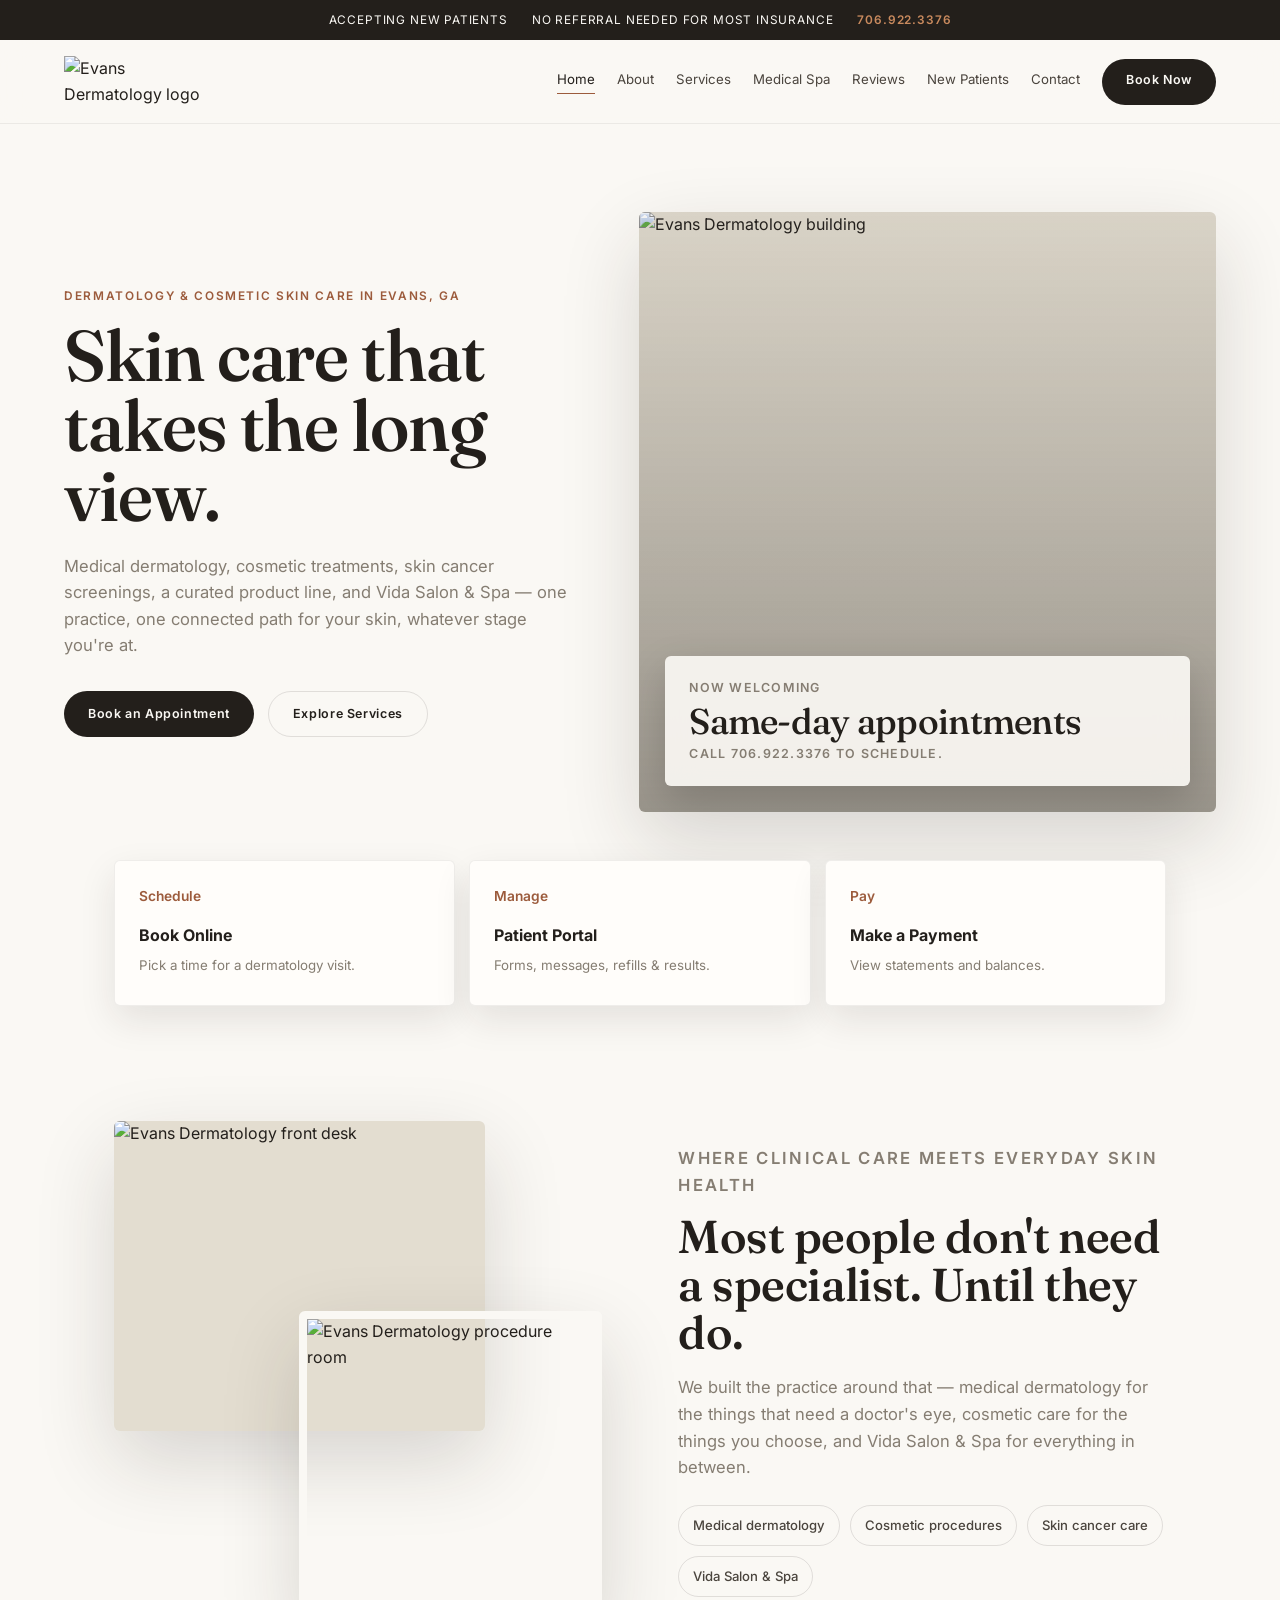
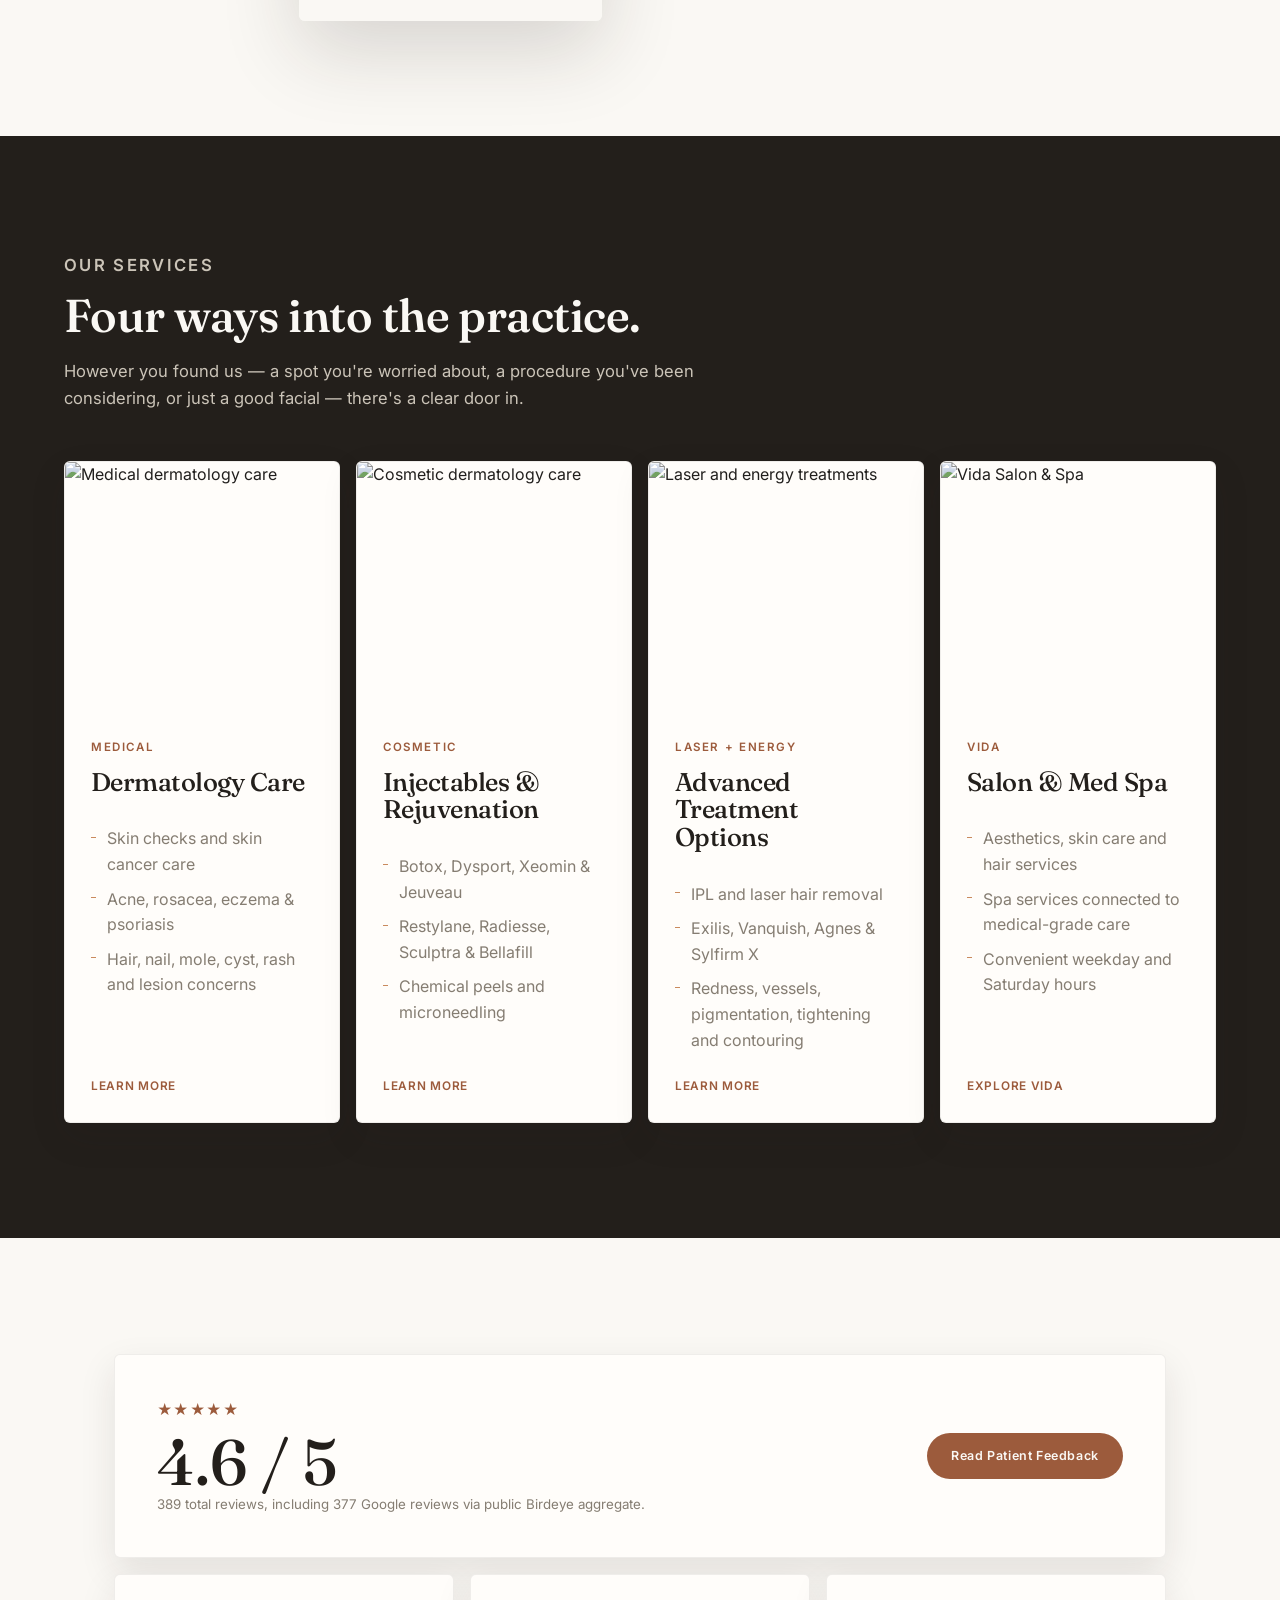
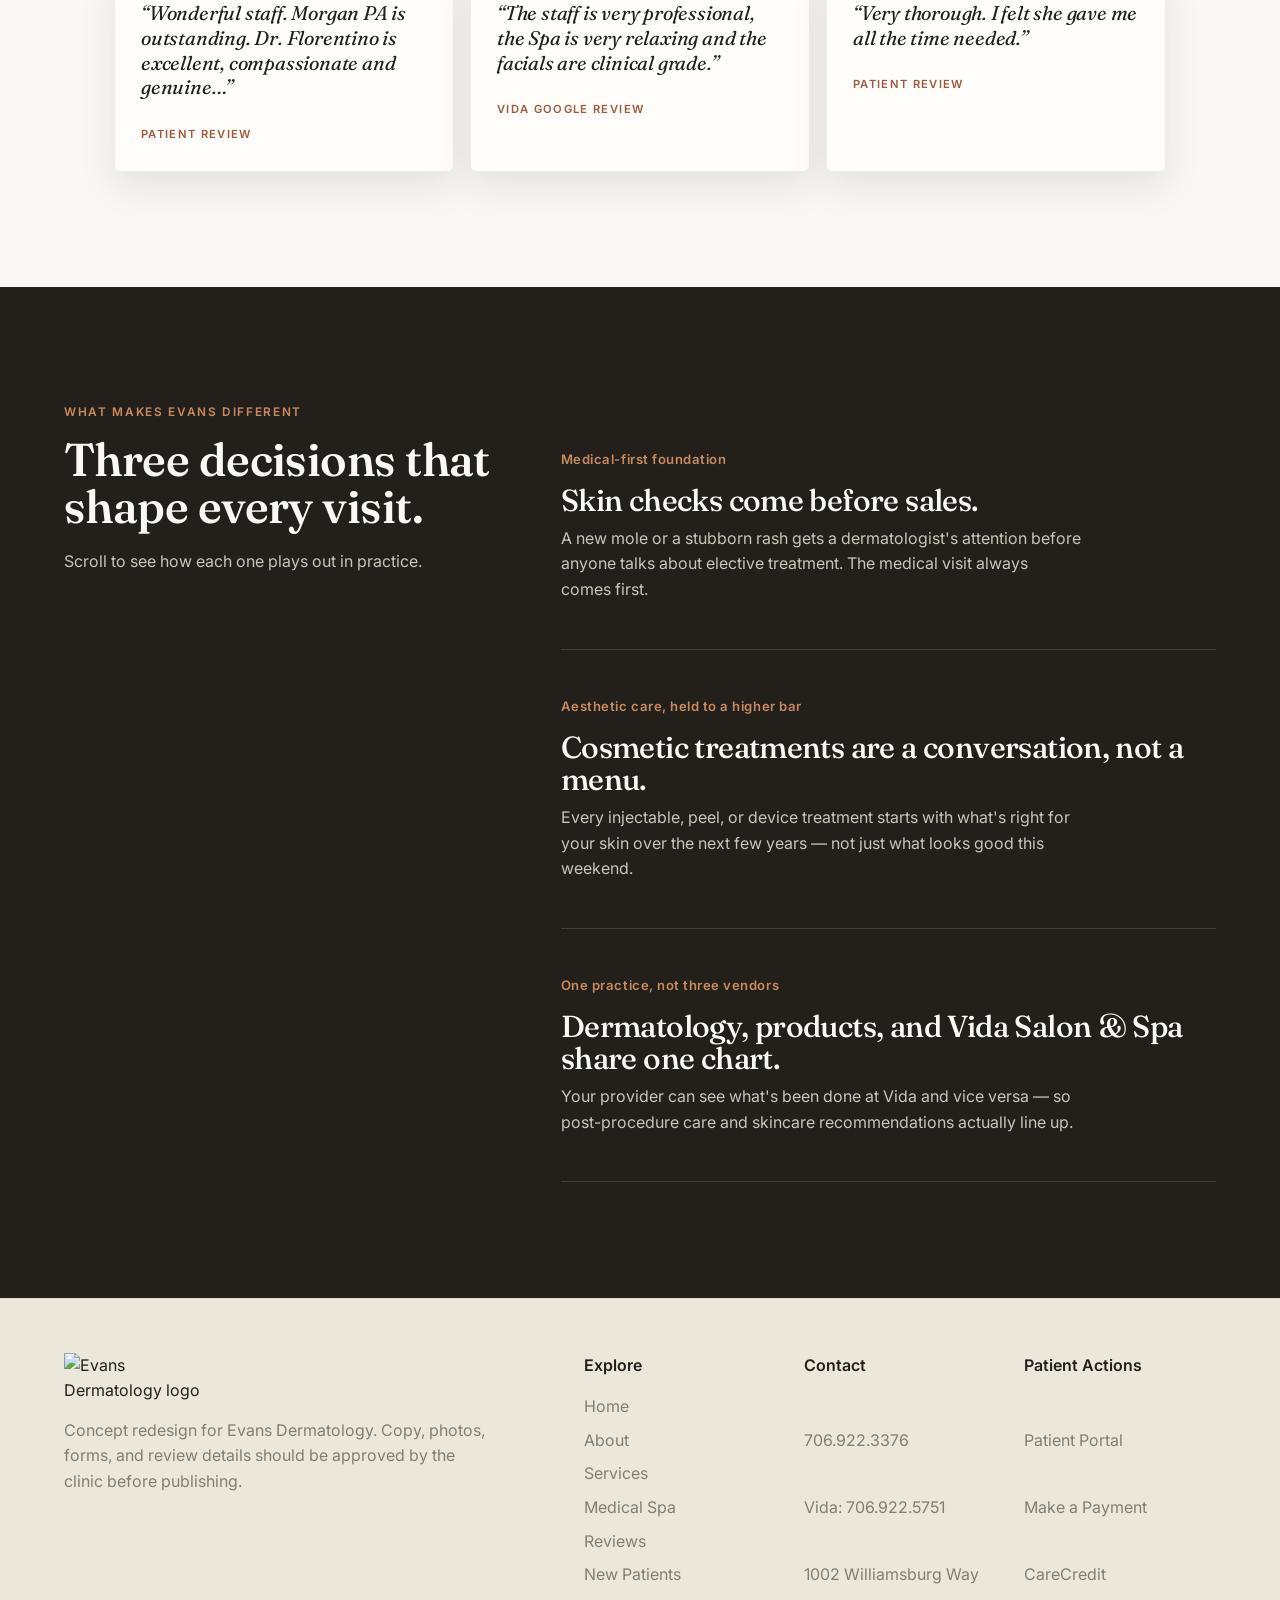
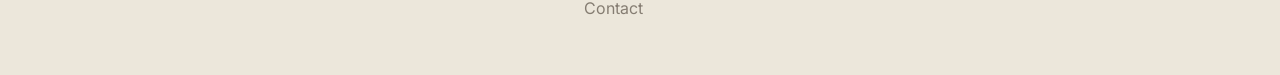
==== index.html @ fba4d965 "Add files via upload" ====
<!DOCTYPE html>
<html lang="en">
<head>
  <meta charset="UTF-8" />
  <meta name="viewport" content="width=device-width, initial-scale=1.0" />
  <title>Evans Dermatology — Modern Dermatology & Cosmetic Skin Care</title>
  <meta name="description" content="Multi-page Revive-inspired redesign concept for Evans Dermatology." />
  <link rel="stylesheet" href="styles.css" />
</head>
<body>

  <div class="scroll-progress" data-scroll-progress></div>
  <div class="announcement" role="banner">
    <span>Accepting new patients</span>
    <span>No referral needed for most insurance</span>
    <a href="tel:7069223376">706.922.3376</a>
  </div>
  <header class="site-header" data-header>
    <a class="brand" href="index.html" aria-label="Evans Dermatology home"><img src="https://static.wixstatic.com/media/f6a528_c28eb87c366d4b8dbac00cb0cf467500.png/v1/fill/w_292%2Ch_115%2Cal_c%2Cq_85%2Cusm_0.66_1.00_0.01%2Cenc_avif%2Cquality_auto/f6a528_c28eb87c366d4b8dbac00cb0cf467500.png" alt="Evans Dermatology logo" /></a>
    <button class="menu-toggle" aria-label="Open menu" aria-expanded="false" data-menu-toggle><span></span><span></span></button>
    <nav class="main-nav" data-nav>
      <a class="active" href="index.html">Home</a><a class="" href="about.html">About</a><a class="" href="services.html">Services</a><a class="" href="medical-spa.html">Medical Spa</a><a class="" href="reviews.html">Reviews</a><a class="" href="new-patients.html">New Patients</a><a class="" href="contact.html">Contact</a>
      <a class="nav-cta" href="https://www.evansderm.net/book-now" target="_blank" rel="noopener">Book Now</a>
    </nav>
  </header>
  <main>

    <section class="hero page-hero">
      <div class="hero-copy reveal">
        <p class="eyebrow">Dermatology & cosmetic skin care in Evans, GA</p>
        <h1>Skin care that takes the long view.</h1>
        <p class="hero-text">Medical dermatology, cosmetic treatments, skin cancer screenings, a curated product line, and Vida Salon & Spa — one practice, one connected path for your skin, whatever stage you're at.</p>
        <div class="hero-actions">
          <a class="button primary" href="https://www.evansderm.net/book-now" target="_blank" rel="noopener">Book an Appointment</a>
          <a class="button ghost" href="services.html">Explore Services</a>
        </div>
      </div>
      <div class="hero-media reveal delay-1" data-hero-media>
        <img src="https://static.wixstatic.com/media/f6a528_dc98c5ca293f4477b08349bd64e61f09~mv2_d_1936_1296_s_2.jpg/v1/fill/w_1201%2Ch_665%2Cal_c%2Cq_85%2Cusm_0.66_1.00_0.01%2Cenc_avif%2Cquality_auto/DSC_0079_JPG.jpg" alt="Evans Dermatology building" />
        <div class="hero-card glass-card">
          <span>Now welcoming</span>
          <strong>Same-day appointments</strong>
          <small>Call 706.922.3376 to schedule.</small>
        </div>
      </div>
    </section>
    <section class="quick-links reveal" aria-label="Important patient actions">
      <a href="https://www.evansderm.net/book-now" target="_blank" rel="noopener"><span>Schedule</span><strong>Book Online</strong><small>Pick a time for a dermatology visit.</small></a>
      <a href="https://evansderm.ema.md/ema/PatientLogin.action" target="_blank" rel="noopener"><span>Manage</span><strong>Patient Portal</strong><small>Forms, messages, refills & results.</small></a>
      <a href="https://evansderm.ema.md/ema/pay/onlinepay" target="_blank" rel="noopener"><span>Pay</span><strong>Make a Payment</strong><small>View statements and balances.</small></a>
    </section>
    <section class="intro section-pad split-section">
      <div class="image-stack reveal"><img class="stack-main" src="https://static.wixstatic.com/media/f6a528_59bfb555311f4c16b3e5806c373fa289.jpg/v1/fill/w_465%2Ch_180%2Cal_c%2Cq_80%2Cusm_0.66_1.00_0.01%2Cenc_avif%2Cquality_auto/f6a528_59bfb555311f4c16b3e5806c373fa289.jpg" alt="Evans Dermatology front desk" /><img class="stack-float" src="https://static.wixstatic.com/media/f6a528_d8bbc8dc134e45918c9cc468a7166a70.jpg/v1/fill/w_489%2Ch_350%2Cal_c%2Cq_80%2Cusm_0.66_1.00_0.01%2Cenc_avif%2Cquality_auto/f6a528_d8bbc8dc134e45918c9cc468a7166a70.jpg" alt="Evans Dermatology procedure room" /></div>
      <div class="section-copy reveal delay-1">
        <p class="eyebrow">Where clinical care meets everyday skin health</p>
        <h2>Most people don't need a specialist. Until they do.</h2>
        <p>We built the practice around that — medical dermatology for the things that need a doctor's eye, cosmetic care for the things you choose, and Vida Salon & Spa for everything in between.</p>
        <div class="pill-row"><span>Medical dermatology</span><span>Cosmetic procedures</span><span>Skin cancer care</span><span>Vida Salon & Spa</span></div>
      </div>
    </section>
    <section class="section-pad dark-section">
      <div class="section-heading reveal"><p class="eyebrow">Our services</p><h2>Four ways into the practice.</h2><p>However you found us — a spot you're worried about, a procedure you've been considering, or just a good facial — there's a clear door in.</p></div>
      <div class="service-grid cards-4">
        <article class="service-card reveal"><img src="https://static.wixstatic.com/media/f6a528_f318254338144af1b03351aa6bdcd1e6.jpg/v1/fill/w_465%2Ch_155%2Cal_c%2Cq_80%2Cusm_0.66_1.00_0.01%2Cenc_avif%2Cquality_auto/f6a528_f318254338144af1b03351aa6bdcd1e6.jpg" alt="Medical dermatology care" /><div class="service-content"><p>Medical</p><h3>Dermatology Care</h3><ul><li>Skin checks and skin cancer care</li><li>Acne, rosacea, eczema & psoriasis</li><li>Hair, nail, mole, cyst, rash and lesion concerns</li></ul><a href="services.html#medical">Learn more</a></div></article>
        <article class="service-card reveal delay-1"><img src="https://static.wixstatic.com/media/f6a528_d5fe860d2d014bd8980a5f8aad803a7c.jpg/v1/fill/w_236%2Ch_180%2Cal_c%2Cq_80%2Cusm_0.66_1.00_0.01%2Cenc_avif%2Cquality_auto/f6a528_d5fe860d2d014bd8980a5f8aad803a7c.jpg" alt="Cosmetic dermatology care" /><div class="service-content"><p>Cosmetic</p><h3>Injectables & Rejuvenation</h3><ul><li>Botox, Dysport, Xeomin & Jeuveau</li><li>Restylane, Radiesse, Sculptra & Bellafill</li><li>Chemical peels and microneedling</li></ul><a href="services.html#cosmetic">Learn more</a></div></article>
        <article class="service-card reveal delay-2"><img src="https://static.wixstatic.com/media/f6a528_d8bbc8dc134e45918c9cc468a7166a70.jpg/v1/fill/w_489%2Ch_350%2Cal_c%2Cq_80%2Cusm_0.66_1.00_0.01%2Cenc_avif%2Cquality_auto/f6a528_d8bbc8dc134e45918c9cc468a7166a70.jpg" alt="Laser and energy treatments" /><div class="service-content"><p>Laser + Energy</p><h3>Advanced Treatment Options</h3><ul><li>IPL and laser hair removal</li><li>Exilis, Vanquish, Agnes & Sylfirm X</li><li>Redness, vessels, pigmentation, tightening and contouring</li></ul><a href="services.html#laser">Learn more</a></div></article>
        <article class="service-card reveal delay-3"><img src="https://static.wixstatic.com/media/f6a528_df0fb213765f4fc7b9c07e6b6c5c2f8a~mv2.png/v1/fill/w_240%2Ch_180%2Cal_c%2Cq_85%2Cusm_0.66_1.00_0.01%2Cenc_avif%2Cquality_auto/med%20spa%20pano_edited.png" alt="Vida Salon & Spa" /><div class="service-content"><p>Vida</p><h3>Salon & Med Spa</h3><ul><li>Aesthetics, skin care and hair services</li><li>Spa services connected to medical-grade care</li><li>Convenient weekday and Saturday hours</li></ul><a href="medical-spa.html">Explore Vida</a></div></article>
      </div>
    </section>
    <section class="reviews-strip section-pad">
      <div class="rating-panel reveal">
        <div><span class="stars">★★★★★</span><strong>4.6 / 5</strong><small>389 total reviews, including 377 Google reviews via public Birdeye aggregate.</small></div>
        <a class="button secondary" href="reviews.html">Read Patient Feedback</a>
      </div>
      <div class="review-mini-grid">
        <article class="quote-card reveal delay-1"><p>“Wonderful staff. Morgan PA is outstanding. Dr. Florentino is excellent, compassionate and genuine…”</p><span>Patient review</span></article>
        <article class="quote-card reveal delay-2"><p>“The staff is very professional, the Spa is very relaxing and the facials are clinical grade.”</p><span>Vida Google review</span></article>
        <article class="quote-card reveal delay-3"><p>“Very thorough. I felt she gave me all the time needed.”</p><span>Patient review</span></article>
      </div>
    </section>
    <section class="difference section-pad dark-section">
      <div class="difference-sticky">
        <div class="difference-sticky-head reveal">
          <p class="eyebrow">What makes Evans different</p>
          <h2>Three decisions that shape every visit.</h2>
          <p style="color:#cbc4b8;max-width:380px">Scroll to see how each one plays out in practice.</p>
        </div>
        <div class="difference-list">
          <div class="difference-item is-active" data-diff-item>
            <span>Medical-first foundation</span>
            <h3>Skin checks come before sales.</h3>
            <p>A new mole or a stubborn rash gets a dermatologist's attention before anyone talks about elective treatment. The medical visit always comes first.</p>
          </div>
          <div class="difference-item" data-diff-item>
            <span>Aesthetic care, held to a higher bar</span>
            <h3>Cosmetic treatments are a conversation, not a menu.</h3>
            <p>Every injectable, peel, or device treatment starts with what's right for your skin over the next few years — not just what looks good this weekend.</p>
          </div>
          <div class="difference-item" data-diff-item>
            <span>One practice, not three vendors</span>
            <h3>Dermatology, products, and Vida Salon & Spa share one chart.</h3>
            <p>Your provider can see what's been done at Vida and vice versa — so post-procedure care and skincare recommendations actually line up.</p>
          </div>
        </div>
      </div>
    </section>

  </main>

  <footer class="footer">
    <div class="footer-brand">
      <img src="https://static.wixstatic.com/media/f6a528_c28eb87c366d4b8dbac00cb0cf467500.png/v1/fill/w_292%2Ch_115%2Cal_c%2Cq_85%2Cusm_0.66_1.00_0.01%2Cenc_avif%2Cquality_auto/f6a528_c28eb87c366d4b8dbac00cb0cf467500.png" alt="Evans Dermatology logo" />
      <p>Concept redesign for Evans Dermatology. Copy, photos, forms, and review details should be approved by the clinic before publishing.</p>
    </div>
    <div class="footer-cols">
      <nav>
        <strong>Explore</strong>
        <a href="index.html">Home</a><a href="about.html">About</a><a href="services.html">Services</a><a href="medical-spa.html">Medical Spa</a><a href="reviews.html">Reviews</a><a href="new-patients.html">New Patients</a><a href="contact.html">Contact</a>
      </nav>
      <div>
        <strong>Contact</strong>
        <a href="tel:7069223376">706.922.3376</a>
        <a href="tel:7069225751">Vida: 706.922.5751</a>
        <a href="contact.html">1002 Williamsburg Way</a>
      </div>
      <div>
        <strong>Patient Actions</strong>
        <a href="https://evansderm.ema.md/ema/PatientLogin.action" target="_blank" rel="noopener">Patient Portal</a>
        <a href="https://evansderm.ema.md/ema/pay/onlinepay" target="_blank" rel="noopener">Make a Payment</a>
        <a href="https://www.carecredit.com/" target="_blank" rel="noopener">CareCredit</a>
      </div>
    </div>
  </footer>
  <div class="newsletter-modal" data-newsletter aria-hidden="true">
    <div class="newsletter-backdrop" data-newsletter-close></div>
    <section class="newsletter-card" role="dialog" aria-modal="true" aria-labelledby="newsletter-title">
      <button class="modal-close" aria-label="Close newsletter popup" data-newsletter-close>×</button>
      <p class="eyebrow">Skin health updates</p>
      <h2 id="newsletter-title">Get seasonal skin care tips, product updates, and clinic news.</h2>
      <p>Use this pop-up for sunscreen reminders, cosmetic event announcements, med spa specials, or new patient education. This demo stores signups locally only.</p>
      <form class="newsletter-form" data-newsletter-form>
        <label><span>Name</span><input type="text" name="name" placeholder="Jane Smith" /></label>
        <label><span>Email</span><input type="email" name="email" placeholder="you@example.com" required /></label>
        <button class="button primary" type="submit">Subscribe</button>
        <small>Placeholder only. Connect this to Mailchimp, Klaviyo, HubSpot, Constant Contact, Squarespace/Wix Forms, or a HIPAA-reviewed CRM before launch.</small>
      </form>
      <div class="newsletter-success" data-newsletter-success hidden>
        <strong>Thanks — you’re on the list.</strong>
        <span>This is demo behavior; no email was actually submitted.</span>
      </div>
    </section>
  </div>

  <script src="app.js"></script>
</body>
</html>
---- styles.css ----
@import url('https://fonts.googleapis.com/css2?family=Fraunces:ital,opsz,wght@0,9..144,380;0,9..144,440;0,9..144,560;1,9..144,440&family=Inter:wght@400;500;600;700&display=swap');

:root{
  --ink:#231f1b; --ink-soft:#4a443d; --muted:#857d72;
  --rust:#9c5b3c; --rust-deep:#7c4730; --clay:#c98a5e;
  --stone:#e3ddd0; --stone-soft:#ece7db; --cream:#faf8f4; --white:#fffdfa;
  --line:rgba(35,31,27,.12); --line-soft:rgba(35,31,27,.07);
  --shadow:0 30px 80px rgba(35,31,27,.16); --shadow-sm:0 14px 36px rgba(35,31,27,.10);
  --radius-lg:4px; --radius-md:3px; --radius-sm:2px; --max:1180px;
  --ease:cubic-bezier(.16,.84,.32,1);
}
*{box-sizing:border-box}
html{scroll-behavior:smooth}
body{
  margin:0;font-family:'Inter',ui-sans-serif,system-ui,sans-serif;color:var(--ink);
  background:var(--cream);line-height:1.6;-webkit-font-smoothing:antialiased;
}
img{max-width:100%;display:block}
a{color:inherit;text-decoration:none}
p,h1,h2,h3{margin-top:0}
::selection{background:var(--clay);color:var(--white)}

/* ===== Type ===== */
h1,h2,h3,.serif{font-family:'Fraunces',Georgia,serif}
h1{font-weight:560;font-size:clamp(2.7rem,5.6vw,5.4rem);line-height:.98;letter-spacing:-.015em;margin-bottom:22px}
h2{font-weight:560;font-size:clamp(2rem,3.6vw,3.4rem);line-height:1.04;letter-spacing:-.012em;margin-bottom:18px}
h3{font-weight:500;font-size:1.28rem;letter-spacing:-.005em;margin-bottom:10px}
.eyebrow{margin:0 0 14px;color:var(--rust);text-transform:uppercase;font-size:.74rem;letter-spacing:.14em;font-weight:600}
.hero-text,.section-heading p,.section-copy p{color:var(--muted);font-size:clamp(1rem,1.3vw,1.14rem);max-width:640px}

/* ===== Scroll progress bar ===== */
.scroll-progress{position:fixed;top:0;left:0;height:2px;background:var(--rust);z-index:200;width:0%;transition:width .08s linear}

/* ===== Announcement + header ===== */
.announcement{height:40px;display:flex;justify-content:center;gap:24px;align-items:center;background:var(--ink);color:var(--cream);font-size:.74rem;letter-spacing:.07em;text-transform:uppercase}
.announcement a{color:var(--clay);font-weight:600}
.site-header{
  position:sticky;top:0;z-index:50;height:84px;display:flex;align-items:center;justify-content:space-between;
  padding:0 clamp(20px,5vw,64px);background:rgba(250,248,244,.92);backdrop-filter:blur(16px);
  border-bottom:1px solid var(--line-soft);transition:height .25s var(--ease),box-shadow .25s var(--ease);
}
.site-header.is-scrolled{height:68px;box-shadow:0 6px 24px rgba(35,31,27,.06)}
.brand img{width:148px}
.menu-toggle{display:none;background:transparent;border:0;width:44px;height:44px;position:relative;cursor:pointer}
.menu-toggle span{position:absolute;left:10px;right:10px;height:1.5px;background:var(--ink);transition:transform .25s var(--ease),top .25s var(--ease)}
.menu-toggle span:first-child{top:16px}
.menu-toggle span:last-child{top:27px}
.menu-toggle.is-open span:first-child{top:22px;transform:rotate(45deg)}
.menu-toggle.is-open span:last-child{top:22px;transform:rotate(-45deg)}
.main-nav{display:flex;align-items:center;gap:22px;font-size:.83rem;color:var(--ink-soft)}
.main-nav a{position:relative;transition:color .2s ease;padding-bottom:4px}
.main-nav a::after{content:"";position:absolute;left:0;right:100%;bottom:0;height:1px;background:var(--rust);transition:right .25s var(--ease)}
.main-nav a:hover::after,.main-nav .active::after{right:0}
.main-nav a:hover,.main-nav .active{color:var(--ink)}
.nav-cta,.button{
  display:inline-flex;align-items:center;justify-content:center;min-height:46px;padding:0 24px;border-radius:999px;
  font-size:.78rem;letter-spacing:.05em;font-weight:600;transition:transform .25s var(--ease),background .2s ease,color .2s ease,border-color .2s ease;
  border:0;cursor:pointer;
}
.nav-cta,.button.primary{background:var(--ink);color:var(--cream)}
.nav-cta:hover,.button.primary:hover{background:var(--rust)}
.button.ghost{border:1px solid var(--line);color:var(--ink);background:transparent}
.button.ghost:hover{border-color:var(--rust);color:var(--rust)}
.button.secondary{background:var(--rust);color:var(--cream)}
.button.secondary:hover{background:var(--rust-deep)}
.nav-cta:hover,.button:hover{transform:translateY(-2px)}

/* ===== Layout helpers ===== */
.section-pad{padding:clamp(72px,9vw,120px) clamp(20px,5vw,64px)}
.split-section{max-width:var(--max);margin:0 auto;display:grid;grid-template-columns:1fr 1fr;gap:clamp(36px,6vw,84px);align-items:center}
.section-heading{max-width:var(--max);margin:0 auto 50px}
.dark-section{background:var(--ink);color:var(--cream)}
.dark-section .eyebrow{color:var(--clay)}
.dark-section .section-heading p,.dark-section p{color:#cbc4b8}
.muted-section{background:var(--stone-soft)}

/* ===== Hero with scroll-scrubbed image reveal ===== */
.hero{max-width:1320px;margin:0 auto;display:grid;grid-template-columns:minmax(0,.94fr) minmax(320px,1.06fr);gap:clamp(34px,5vw,80px);align-items:center;min-height:calc(100vh - 124px)}
.page-hero{padding-left:clamp(20px,5vw,64px);padding-right:clamp(20px,5vw,64px)}
.subpage-hero{max-width:1100px;margin:0 auto;text-align:center;padding-bottom:clamp(40px,5vw,64px)}
.subpage-hero p:not(.eyebrow){max-width:740px;margin-left:auto;margin-right:auto;color:var(--muted);font-size:1.14rem}
.hero-actions{display:flex;gap:14px;flex-wrap:wrap;margin-top:32px}

.hero-media{position:relative;min-height:600px;border-radius:6px;overflow:hidden;box-shadow:var(--shadow);background:var(--stone)}
.hero-media::after{content:"";position:absolute;inset:0;background:linear-gradient(180deg,rgba(35,31,27,.05),rgba(35,31,27,.38));pointer-events:none}
.hero-media img{width:100%;height:100%;min-height:600px;object-fit:cover;filter:saturate(.35) contrast(.92) brightness(1.04);transition:filter .15s linear;will-change:filter}
.hero-media.is-focused img{filter:saturate(1) contrast(1) brightness(1)}
.glass-card{position:absolute;left:26px;right:26px;bottom:26px;z-index:2;padding:22px 24px;border-radius:6px;background:rgba(250,248,244,.92);backdrop-filter:blur(14px);box-shadow:0 16px 40px rgba(0,0,0,.18)}
.hero-card span,.hero-card small{display:block;color:var(--muted);font-size:.78rem;text-transform:uppercase;letter-spacing:.1em;font-weight:600}
.hero-card strong{display:block;margin:6px 0 4px;font-family:'Fraunces',serif;font-weight:500;font-size:clamp(1.6rem,2.8vw,2.6rem);line-height:1;letter-spacing:-.02em}

/* ===== Quick links ===== */
.quick-links,.quick-link-grid{max-width:var(--max);margin:0 auto;display:grid;grid-template-columns:repeat(3,1fr);gap:14px}
.quick-links{margin-top:-40px;position:relative;z-index:5;padding:0 clamp(20px,5vw,64px)}
.quick-links a,.quick-link-grid a{min-height:146px;padding:24px;border-radius:6px;background:var(--white);border:1px solid var(--line-soft);box-shadow:var(--shadow-sm);transition:transform .3s var(--ease),box-shadow .3s var(--ease)}
.quick-links a:hover,.quick-link-grid a:hover{transform:translateY(-4px);box-shadow:0 24px 50px rgba(35,31,27,.14)}
.quick-links span,.quick-link-grid span{display:block;color:var(--rust);font-weight:600;margin-bottom:16px;font-size:.86rem}
.quick-links strong,.quick-links small,.quick-link-grid strong{display:block}
.quick-links small{color:var(--muted);margin-top:6px}

/* ===== Image stack ===== */
.image-stack{min-height:500px;position:relative}
.stack-main,.stack-float,.wide-photo img,.patient-panel,.contact-card{border-radius:6px;box-shadow:var(--shadow)}
.stack-main{width:76%;height:310px;object-fit:cover;background:var(--stone)}
.stack-float{position:absolute;right:0;bottom:0;width:62%;height:310px;object-fit:cover;border:8px solid var(--cream)}
.pill-row,.tag-list{display:flex;flex-wrap:wrap;gap:10px;margin-top:24px}
.pill-row span,.tag-list span{padding:9px 14px;border-radius:999px;border:1px solid var(--line);background:transparent;color:var(--ink-soft);font-weight:500;font-size:.82rem}

/* ===== Service grid (home) ===== */
.service-grid{max-width:var(--max);margin:0 auto;display:grid;grid-template-columns:repeat(4,1fr);gap:16px}
.service-card{min-height:600px;border-radius:6px;overflow:hidden;background:var(--white);color:var(--ink);display:flex;flex-direction:column;box-shadow:var(--shadow-sm);border:1px solid var(--line-soft);transition:transform .35s var(--ease),box-shadow .35s var(--ease)}
.service-card:hover{transform:translateY(-6px);box-shadow:0 28px 60px rgba(35,31,27,.18)}
.service-card img{height:250px;width:100%;object-fit:cover;filter:saturate(.55);transition:filter .4s ease}
.service-card:hover img{filter:saturate(1)}
.service-content{flex:1;padding:26px;display:flex;flex-direction:column}
.service-content p{margin:0 0 12px;color:var(--rust);font-size:.72rem;text-transform:uppercase;letter-spacing:.14em;font-weight:600}
.service-content h3{font-size:1.6rem;line-height:1.08;letter-spacing:-.02em}
.service-content ul{margin:20px 0 24px;padding-left:0;list-style:none;color:var(--muted);flex:1}
.service-content ul li{padding-left:16px;position:relative}
.service-content ul li::before{content:"";position:absolute;left:0;top:.65em;width:5px;height:1px;background:var(--clay)}
.service-content li+li{margin-top:9px}
.service-content a{font-weight:600;color:var(--rust);text-transform:uppercase;letter-spacing:.06em;font-size:.74rem}

.wide-photo img{width:100%;min-height:420px;object-fit:cover;background:var(--stone)}

/* ===== Providers ===== */
.provider-grid{max-width:var(--max);margin:0 auto;display:grid;grid-template-columns:repeat(4,1fr);gap:16px}
.provider-card{min-height:440px;display:flex;flex-direction:column;justify-content:space-between;overflow:hidden;border-radius:6px;background:var(--white);border:1px solid var(--line-soft);box-shadow:var(--shadow-sm)}
.provider-card img{width:100%;height:280px;object-fit:cover;filter:saturate(.6)}
.provider-card div{padding:20px}
.provider-card h3{margin-bottom:2px}
.provider-card p,.provider-card small{color:var(--muted)}
.provider-card.text-only{background:var(--stone-soft);justify-content:end}

/* ===== Difference section: sticky-reveal ===== */
.difference-sticky{max-width:var(--max);margin:0 auto;display:grid;grid-template-columns:.8fr 1.2fr;gap:60px}
.difference-sticky-head{position:sticky;top:140px;align-self:start;height:fit-content}
.difference-list{display:block}
.difference-item{padding:46px 0;border-bottom:1px solid rgba(250,248,244,.14);opacity:.35;transition:opacity .5s ease}
.difference-item.is-active{opacity:1}
.difference-item span{color:var(--clay);font-weight:600;font-size:.82rem;letter-spacing:.04em;display:block;margin-bottom:14px}
.difference-item h3{margin:0;font-size:1.9rem;line-height:1.06;letter-spacing:-.02em;font-weight:500}
.difference-item p{margin:10px 0 0;color:#cbc4b8;max-width:520px}

/* ===== Reviews ===== */
.reviews-strip{max-width:var(--max);margin:0 auto}
.rating-panel{display:grid;grid-template-columns:1fr auto;gap:24px;align-items:center;background:var(--white);border:1px solid var(--line-soft);border-radius:6px;box-shadow:var(--shadow-sm);padding:clamp(26px,4vw,42px)}
.rating-panel strong{display:block;font-family:'Fraunces',serif;font-weight:500;font-size:clamp(2.2rem,5vw,4.2rem);line-height:1}
.rating-panel small{display:block;color:var(--muted);max-width:600px}
.stars{display:inline-flex;color:var(--rust);letter-spacing:.1em;font-size:.92rem;margin-bottom:8px}
.review-mini-grid,.review-grid{display:grid;grid-template-columns:repeat(3,1fr);gap:16px;margin-top:16px}
.quote-card{padding:26px;border-radius:6px;background:var(--white);border:1px solid var(--line-soft);box-shadow:var(--shadow-sm)}
.quote-card p{font-family:'Fraunces',serif;font-weight:400;font-style:italic;font-size:1.24rem;line-height:1.24;letter-spacing:-.01em}
.quote-card span,.review-source{color:var(--rust);text-transform:uppercase;font-weight:600;font-size:.7rem;letter-spacing:.12em}
.quote-card strong{display:block;margin-top:18px;font-weight:500;color:var(--ink-soft)}
.review-dashboard{display:grid;grid-template-columns:180px 1fr auto;gap:30px;align-items:center;padding:32px;border-radius:6px;background:var(--white);border:1px solid var(--line-soft);box-shadow:var(--shadow-sm)}
.score-block{text-align:center;padding:20px;border-radius:6px;background:var(--stone-soft)}
.score-block strong{font-family:'Fraunces',serif;font-weight:500;font-size:4.6rem;display:block;line-height:.86}
.score-block small{color:var(--muted);text-transform:uppercase;font-weight:600;letter-spacing:.1em}

/* ===== Generic card grids ===== */
.story-grid,.feature-grid,.contact-info-grid{max-width:var(--max);margin:0 auto;display:grid;grid-template-columns:repeat(3,1fr);gap:16px}
.story-card,.feature-grid article{padding:28px;border-radius:6px;background:var(--white);border:1px solid var(--line-soft);box-shadow:var(--shadow-sm)}
.story-card span,.feature-grid span{display:block;color:var(--rust);text-transform:uppercase;letter-spacing:.12em;font-size:.72rem;font-weight:600;margin-bottom:16px}
.story-card h3,.feature-grid h3{font-size:1.7rem;line-height:1.04;letter-spacing:-.02em}
.story-card p,.feature-grid p{color:var(--muted)}

/* ===== Services page: horizontal scroll rail ===== */
.service-rail-wrap{max-width:100vw}
.service-rail-intro{max-width:var(--max);margin:0 auto 36px}
.service-rail{
  display:flex;gap:18px;overflow-x:auto;padding:4px clamp(20px,5vw,64px) 28px;scroll-snap-type:x proximity;
  scrollbar-width:thin;scrollbar-color:var(--clay) transparent;
}
.service-rail::-webkit-scrollbar{height:5px}
.service-rail::-webkit-scrollbar-thumb{background:var(--clay);border-radius:99px}
.rail-card{
  flex:0 0 clamp(280px,32vw,380px);scroll-snap-align:start;border-radius:6px;background:var(--white);
  border:1px solid var(--line-soft);box-shadow:var(--shadow-sm);overflow:hidden;display:flex;flex-direction:column;
}
.rail-card img{height:220px;width:100%;object-fit:cover;filter:saturate(.55)}
.rail-card-body{padding:24px;flex:1;display:flex;flex-direction:column}
.rail-card-body p.eyebrow{margin-bottom:10px}
.rail-card-body h3{font-size:1.4rem}
.rail-card-body .tag-list{margin-top:auto;padding-top:18px}
.rail-progress{max-width:var(--max);margin:0 auto;height:2px;background:var(--line);position:relative;border-radius:99px;overflow:hidden}
.rail-progress span{position:absolute;left:0;top:0;height:100%;background:var(--rust);width:0%;transition:width .1s linear}
.rail-hint{display:flex;align-items:center;gap:8px;justify-content:flex-end;max-width:var(--max);margin:10px auto 0;color:var(--muted);font-size:.78rem}

.service-directory{max-width:var(--max);margin:0 auto}
.service-row{display:grid;grid-template-columns:.82fr 1.18fr;gap:clamp(26px,5vw,70px);align-items:center;padding:50px 0;border-bottom:1px solid var(--line-soft)}
.service-row.reverse{grid-template-columns:1.18fr .82fr}
.service-row.reverse img{order:2}
.service-row img{border-radius:6px;min-height:350px;object-fit:cover;box-shadow:var(--shadow);filter:saturate(.6)}

/* ===== New patients ===== */
.info-cards{display:grid;grid-template-columns:repeat(2,1fr);gap:12px;margin-top:26px}
.info-cards div{padding:18px;border-radius:6px;background:var(--white);border:1px solid var(--line-soft)}
.info-cards strong,.info-cards span{display:block}
.info-cards span{color:var(--muted);margin-top:6px}
.patient-panel{padding:clamp(28px,4vw,46px);background:var(--white);border:1px solid var(--line-soft)}
.patient-panel h3{font-size:2.2rem;line-height:1;letter-spacing:-.02em;font-weight:500}
.patient-panel ol{margin:22px 0 28px;padding-left:20px;color:var(--muted)}
.patient-panel li+li{margin-top:13px}

/* ===== Contact ===== */
.contact-layout{max-width:var(--max);margin:0 auto}
.contact-card{
  min-height:380px;padding:clamp(28px,5vw,60px);
  background:linear-gradient(135deg,rgba(35,31,27,.86),rgba(35,31,27,.5)),url("https://static.wixstatic.com/media/f6a528_dc98c5ca293f4477b08349bd64e61f09~mv2_d_1936_1296_s_2.jpg/v1/fill/w_1201%2Ch_665%2Cal_c%2Cq_85%2Cusm_0.66_1.00_0.01%2Cenc_avif%2Cquality_auto/DSC_0079_JPG.jpg") center/cover;
  color:var(--cream);display:grid;grid-template-columns:1fr minmax(280px,420px);gap:36px;align-items:end;
}
.contact-card .eyebrow{color:var(--clay)}
.contact-card h2{margin:0}
.contact-details{display:grid;gap:12px}
.contact-details a{padding:17px;border-radius:6px;background:rgba(250,248,244,.1);border:1px solid rgba(250,248,244,.16);backdrop-filter:blur(10px);transition:background .2s ease}
.contact-details a:hover{background:rgba(250,248,244,.18)}
.contact-details strong,.contact-details span{display:block}
.contact-details span{color:rgba(250,248,244,.68)}
.contact-info-grid{margin-top:18px}

/* ===== Footer ===== */
.footer{padding:54px clamp(20px,5vw,64px);display:grid;grid-template-columns:minmax(240px,480px) 1fr;gap:40px;border-top:1px solid var(--line-soft);background:var(--stone-soft)}
.footer img{width:138px;margin-bottom:14px}
.footer p{color:var(--muted);max-width:430px;margin-bottom:0}
.footer-cols{display:grid;grid-template-columns:repeat(3,1fr);gap:28px}
.footer nav,.footer-cols div{display:grid;gap:8px;color:var(--muted)}
.footer strong{color:var(--ink);margin-bottom:8px;font-weight:600}

/* ===== Newsletter modal ===== */
.newsletter-modal{position:fixed;inset:0;z-index:100;display:none;align-items:center;justify-content:center;padding:20px}
.newsletter-modal.is-open{display:flex}
.newsletter-backdrop{position:absolute;inset:0;background:rgba(35,31,27,.5);backdrop-filter:blur(8px)}
.newsletter-card{position:relative;width:min(640px,100%);padding:clamp(28px,5vw,50px);border-radius:6px;background:var(--white);box-shadow:0 30px 90px rgba(0,0,0,.3);border:1px solid var(--line-soft)}
.newsletter-card h2{font-size:clamp(1.9rem,3.6vw,3.4rem)}
.modal-close{position:absolute;right:18px;top:18px;width:40px;height:40px;border-radius:50%;border:1px solid var(--line);background:var(--cream);font-size:1.5rem;cursor:pointer;line-height:1}
.newsletter-form{display:grid;gap:14px;margin-top:22px}
.newsletter-form label span{display:block;margin-bottom:6px;font-weight:600;font-size:.76rem;text-transform:uppercase;letter-spacing:.1em;color:var(--rust)}
.newsletter-form input{width:100%;height:50px;padding:0 16px;border:1px solid var(--line);border-radius:4px;background:#fff;font:inherit}
.newsletter-form input:focus{outline:none;border-color:var(--rust)}
.newsletter-form small{color:var(--muted)}
.newsletter-success{margin-top:18px;padding:18px;border-radius:6px;background:var(--stone-soft);border:1px solid var(--line)}
.newsletter-success strong,.newsletter-success span{display:block}

/* ===== Reveal animation (staggered, varied) ===== */
.reveal{opacity:0;transform:translateY(26px);transition:opacity .8s var(--ease),transform .8s var(--ease)}
.reveal.is-visible{opacity:1;transform:translateY(0)}
.reveal-fade{opacity:0;transition:opacity .9s ease}
.reveal-fade.is-visible{opacity:1}
.reveal-side{opacity:0;transform:translateX(-30px);transition:opacity .8s var(--ease),transform .8s var(--ease)}
.reveal-side.is-visible{opacity:1;transform:translateX(0)}
.delay-1{transition-delay:.1s}
.delay-2{transition-delay:.2s}
.delay-3{transition-delay:.3s}

@media (prefers-reduced-motion:reduce){
  .reveal,.reveal-fade,.reveal-side,.difference-item,.hero-media img{transition:none!important;opacity:1!important;transform:none!important;filter:none!important}
}

/* ===== Responsive ===== */
@media (max-width:1080px){
  .main-nav{gap:14px;font-size:.74rem}
  .service-grid,.provider-grid{grid-template-columns:repeat(2,1fr)}
  .service-card{min-height:540px}
  .footer,.review-dashboard{grid-template-columns:1fr}
  .footer-cols{grid-template-columns:repeat(2,1fr)}
  .difference-sticky{grid-template-columns:1fr}
  .difference-sticky-head{position:static}
}
@media (max-width:860px){
  .announcement{display:none}
  .site-header{height:74px}
  .menu-toggle{display:block}
  .main-nav{position:fixed;top:74px;left:16px;right:16px;display:none;flex-direction:column;align-items:stretch;gap:0;padding:16px;background:var(--white);border:1px solid var(--line);border-radius:6px;box-shadow:var(--shadow)}
  .main-nav.is-open{display:flex}
  .main-nav a{padding:13px}
  .main-nav a::after{display:none}
  .hero,.split-section,.contact-card,.service-row,.service-row.reverse{grid-template-columns:1fr}
  .service-row.reverse img{order:0}
  .hero{min-height:auto;padding-top:54px}
  .hero-media,.hero-media img{min-height:440px}
  .quick-links,.quick-link-grid{grid-template-columns:1fr;margin-top:0;padding-top:18px}
  .image-stack{min-height:400px}
  .review-mini-grid,.review-grid,.story-grid,.feature-grid,.contact-info-grid{grid-template-columns:1fr}
  .rating-panel{grid-template-columns:1fr}
  .footer{grid-template-columns:1fr}
  .rail-card{flex:0 0 78vw}
}
@media (max-width:640px){
  h1{font-size:2.7rem}
  h2{font-size:2.1rem}
  .section-pad{padding:60px 18px}
  .hero-actions,.footer-cols{grid-template-columns:1fr;flex-direction:column;align-items:stretch}
  .button{width:100%}
  .service-grid,.provider-grid,.info-cards{grid-template-columns:1fr}
  .service-card{min-height:auto}
  .stack-main,.stack-float{width:100%;height:230px}
  .stack-float{position:relative;margin-top:14px;border:0}
  .image-stack{min-height:auto}
  .score-block strong{font-size:3.6rem}
}
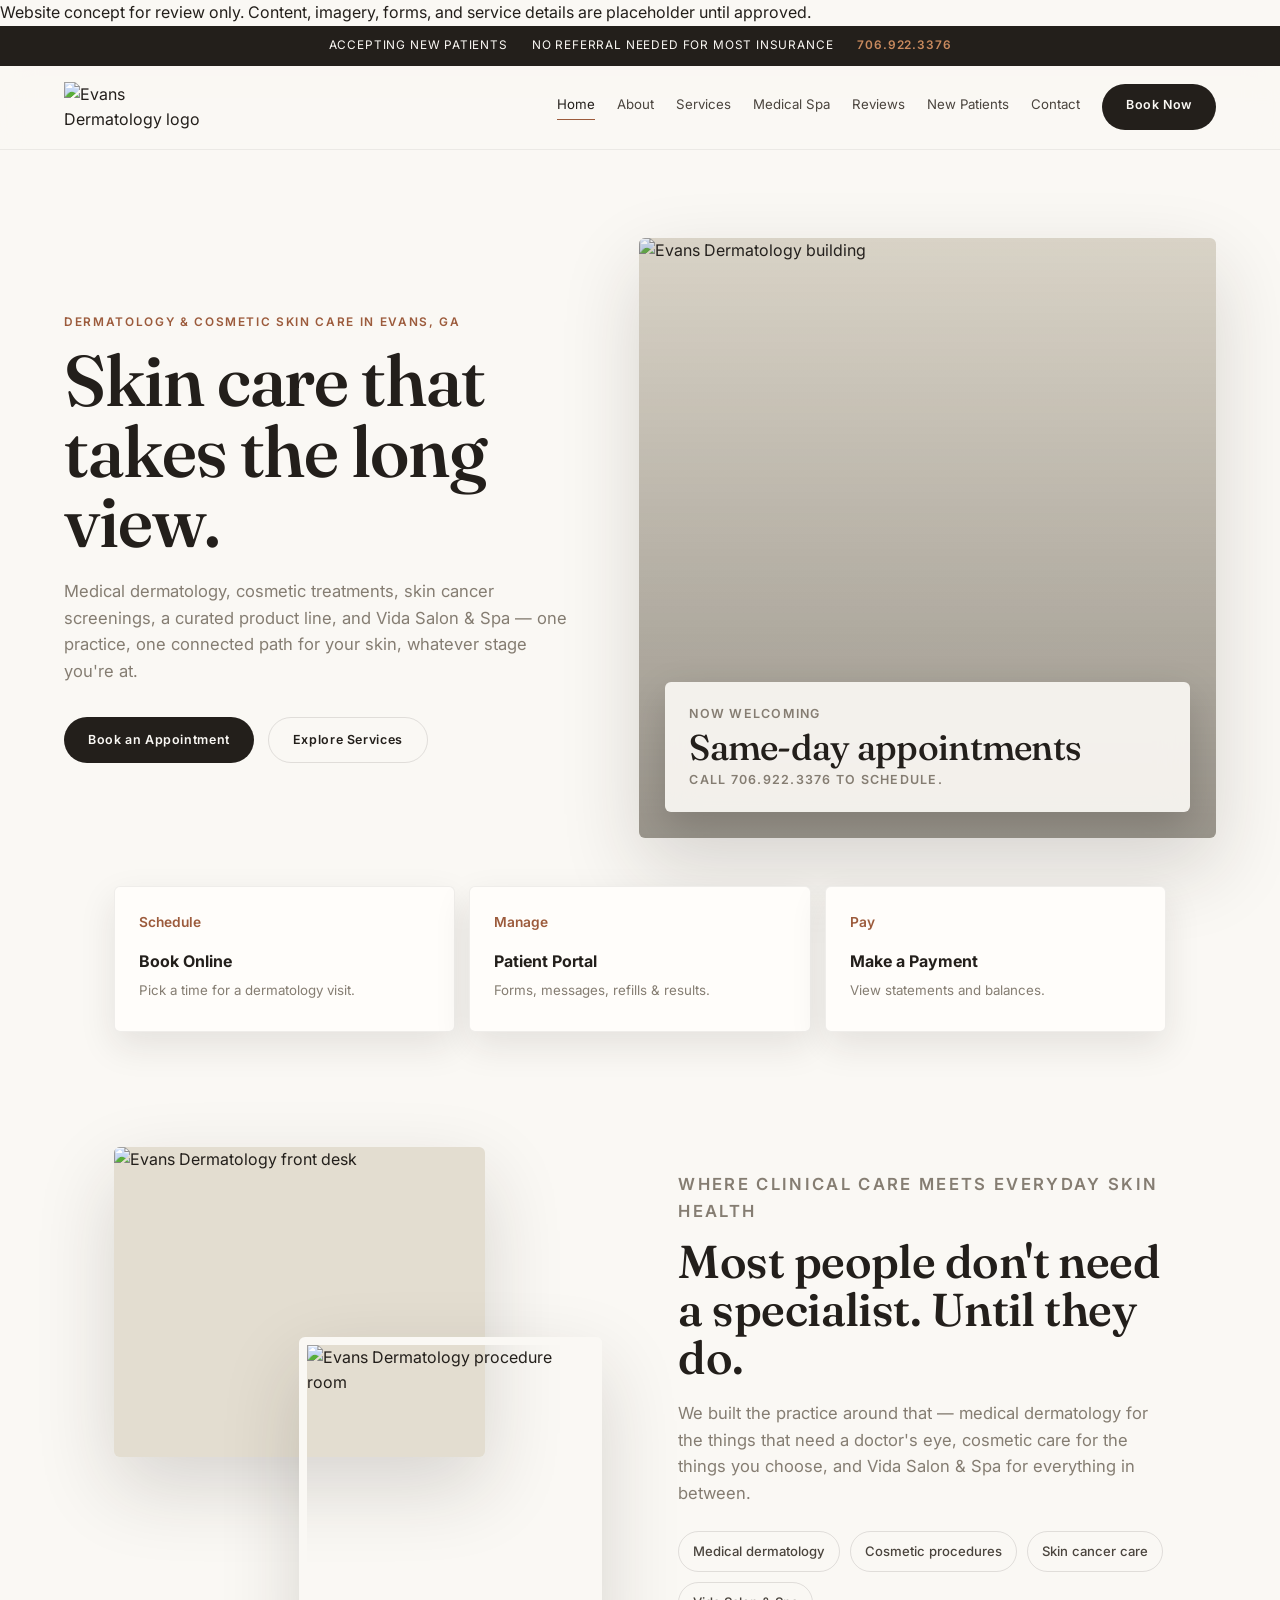
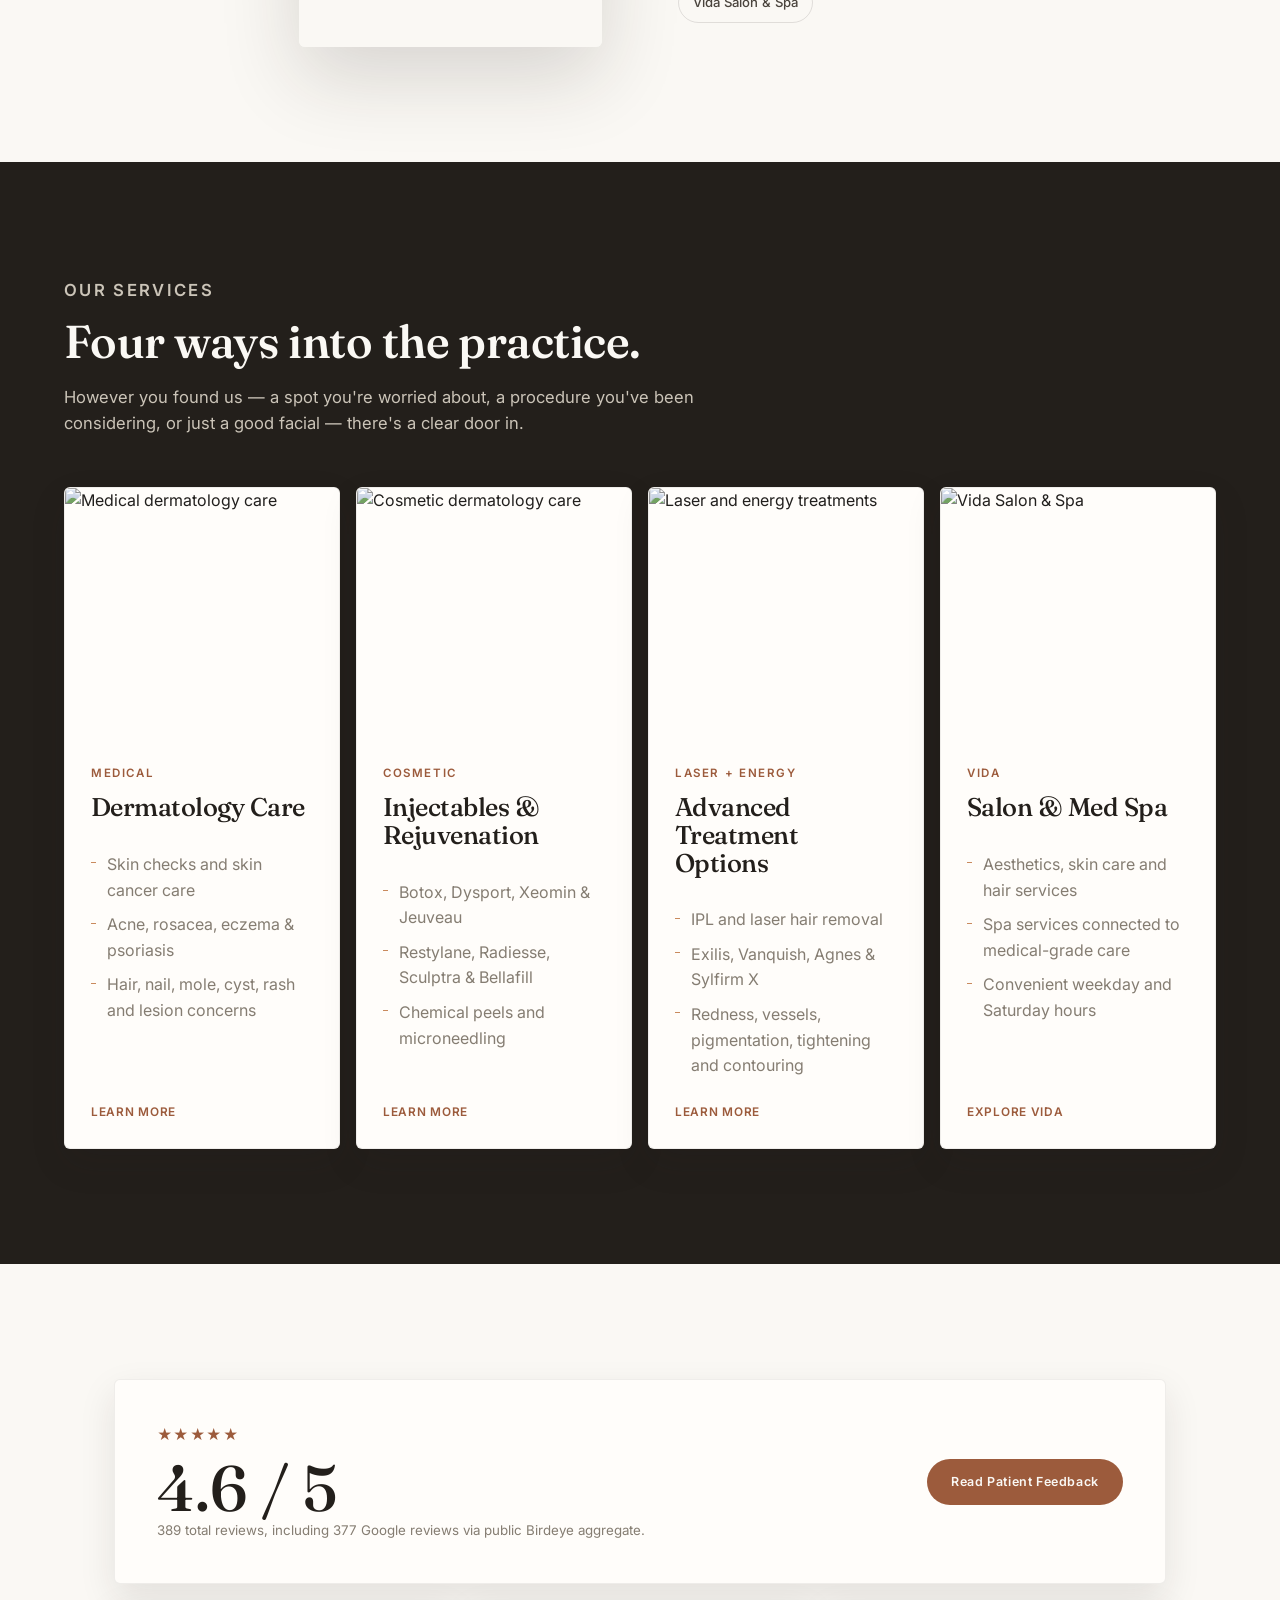
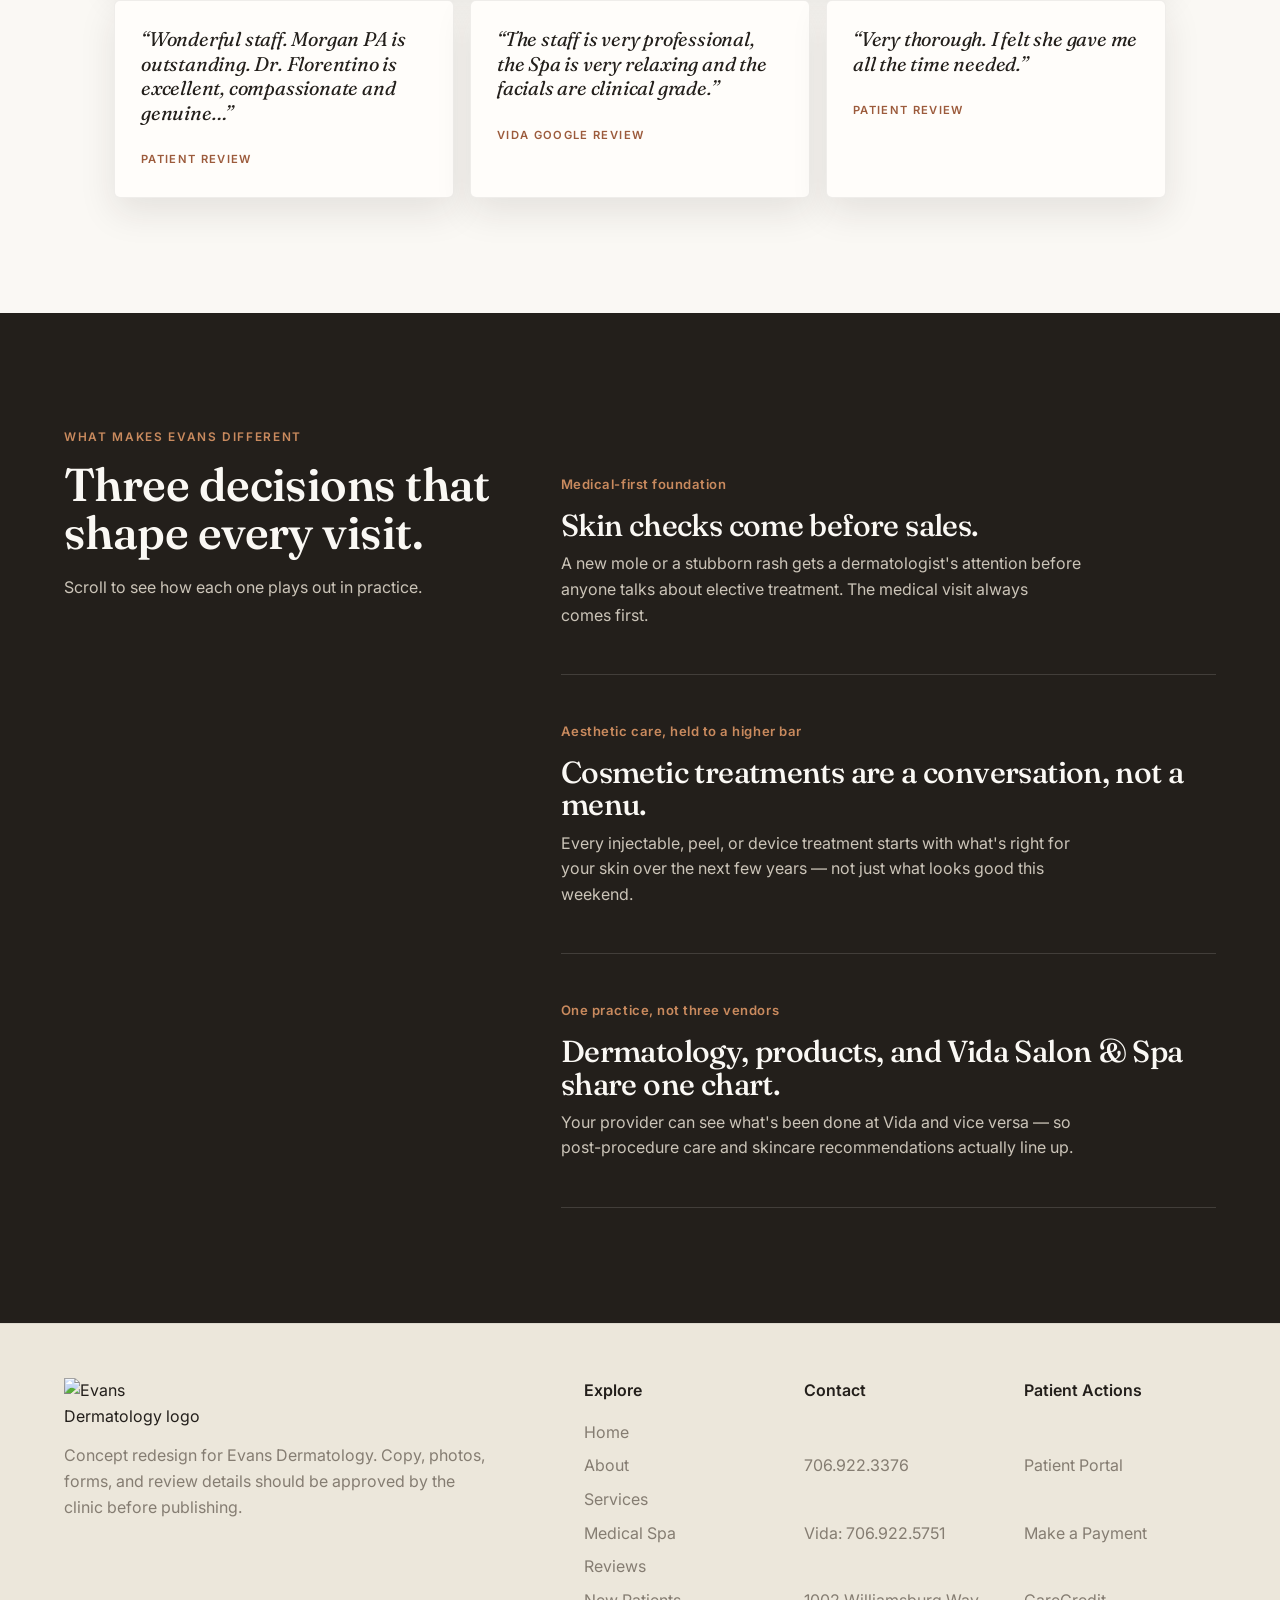
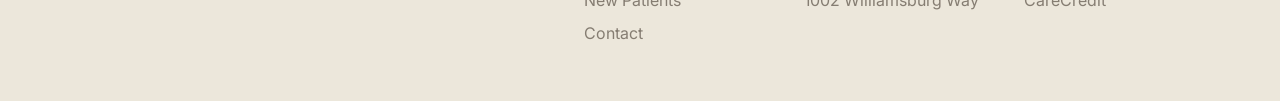
==== commit 70a804fe: "Update index.html BANNER UPDATE" ====
--- a/index.html
+++ b/index.html
@@ -4,11 +4,14 @@
   <meta charset="UTF-8" />
   <meta name="viewport" content="width=device-width, initial-scale=1.0" />
   <title>Evans Dermatology — Modern Dermatology & Cosmetic Skin Care</title>
+  <meta name="robots" content="noindex, nofollow" />
   <meta name="description" content="Multi-page Revive-inspired redesign concept for Evans Dermatology." />
   <link rel="stylesheet" href="styles.css" />
 </head>
 <body>
-
+<div class="concept-banner">
+  Website concept for review only. Content, imagery, forms, and service details are placeholder until approved.
+</div>
   <div class="scroll-progress" data-scroll-progress></div>
   <div class="announcement" role="banner">
     <span>Accepting new patients</span>
@@ -153,4 +156,4 @@
 
   <script src="app.js"></script>
 </body>
-</html>+</html>
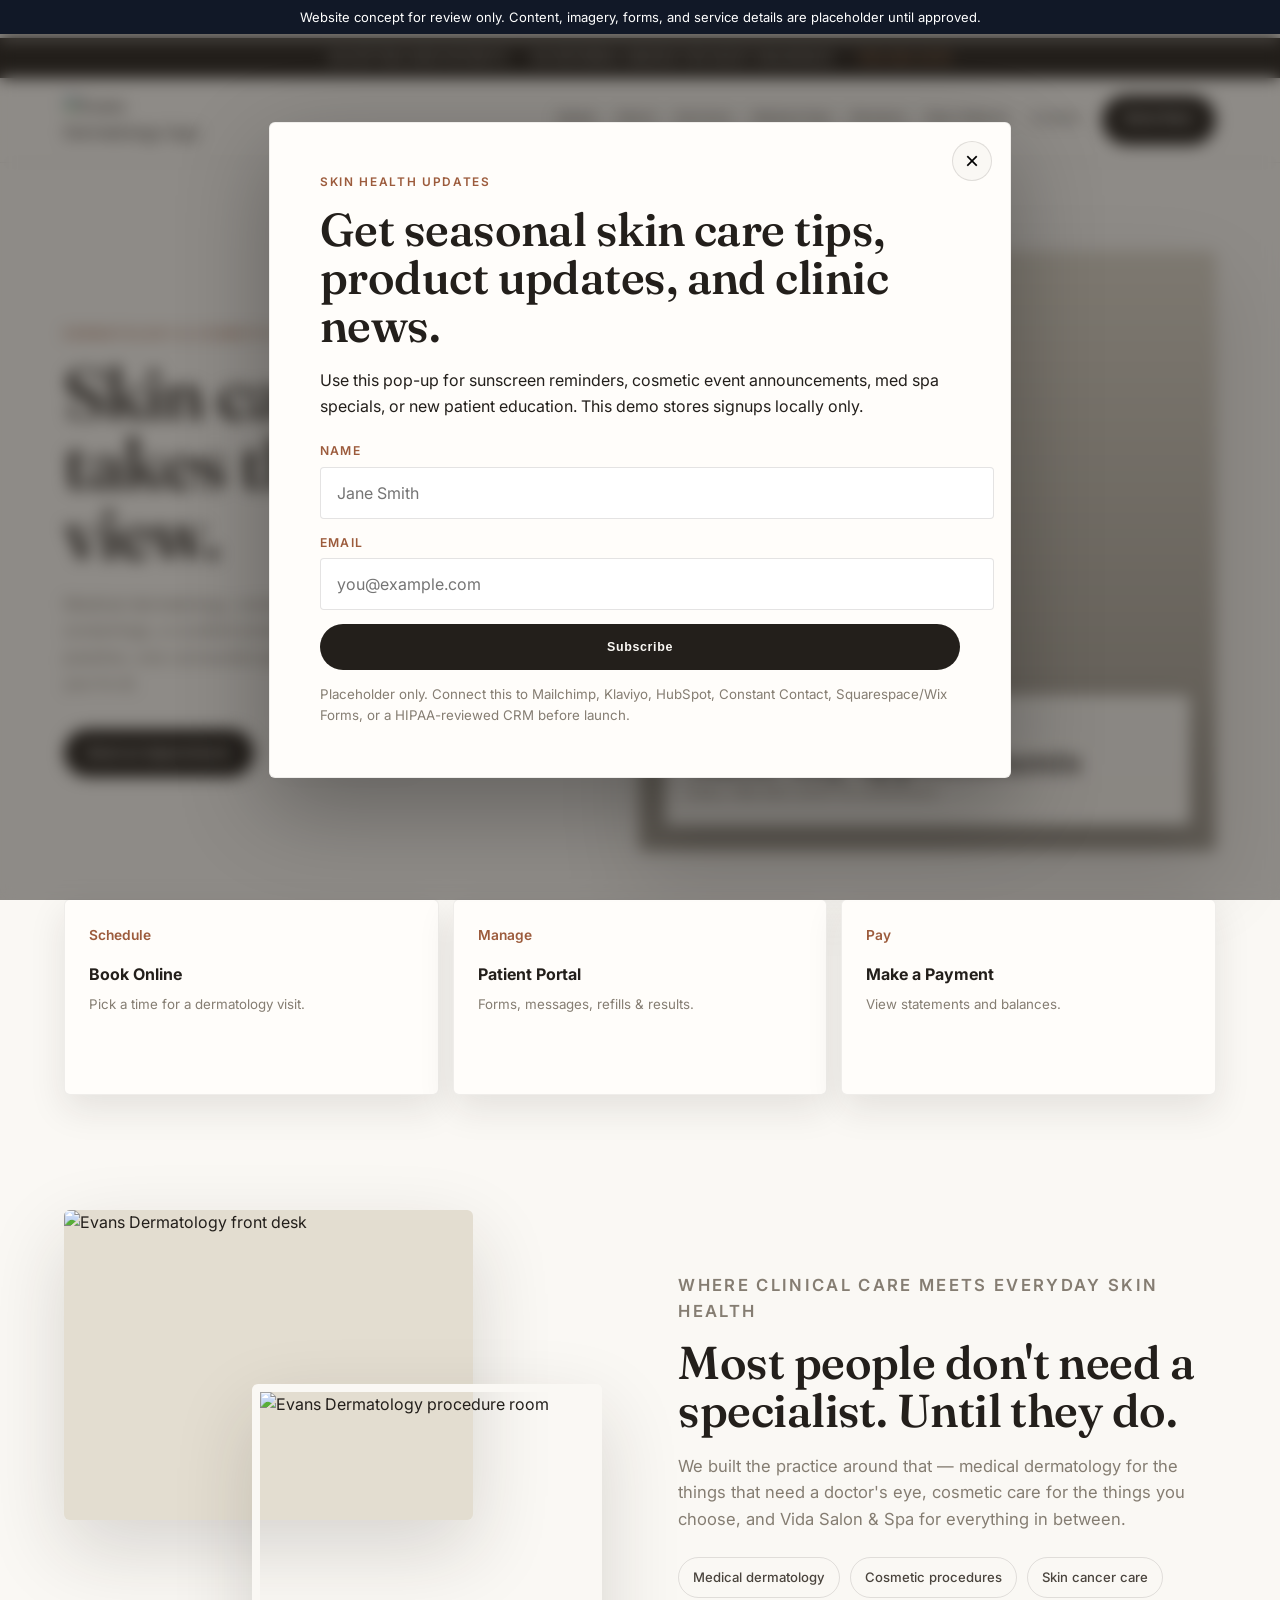
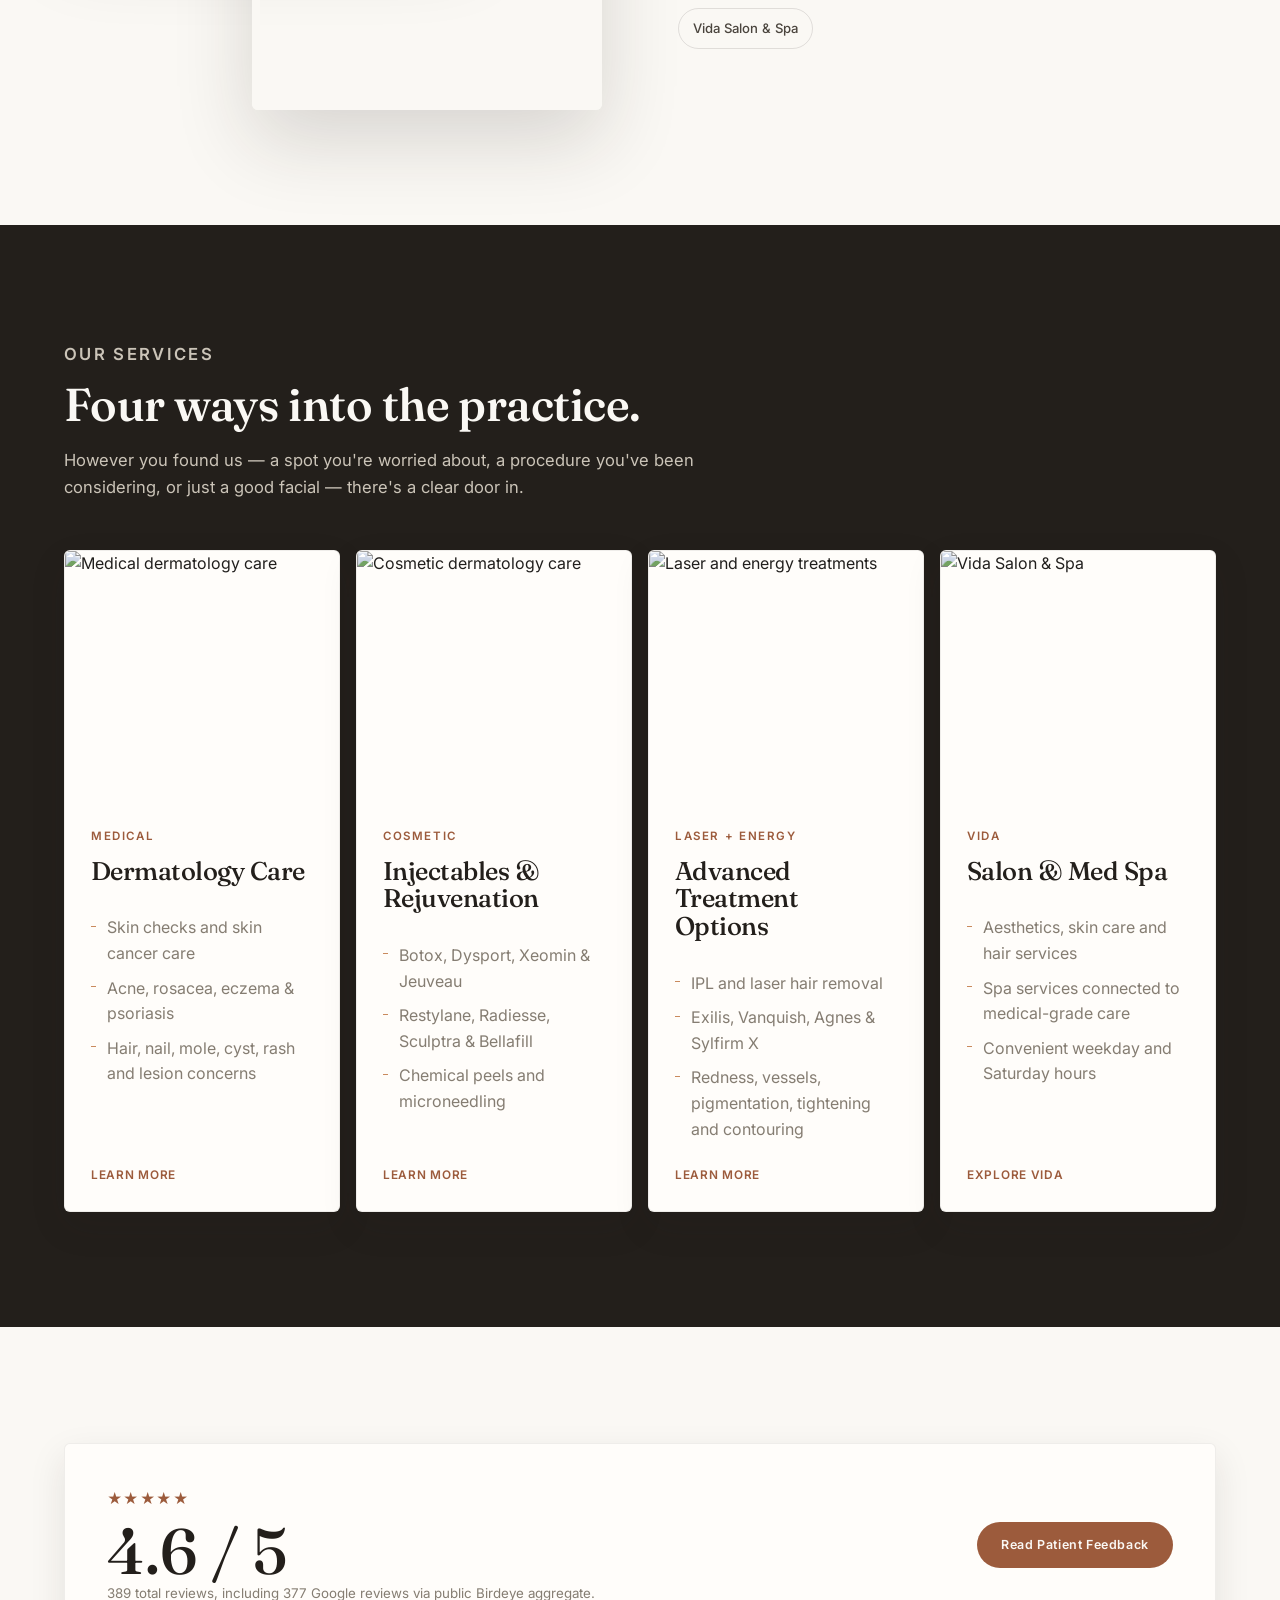
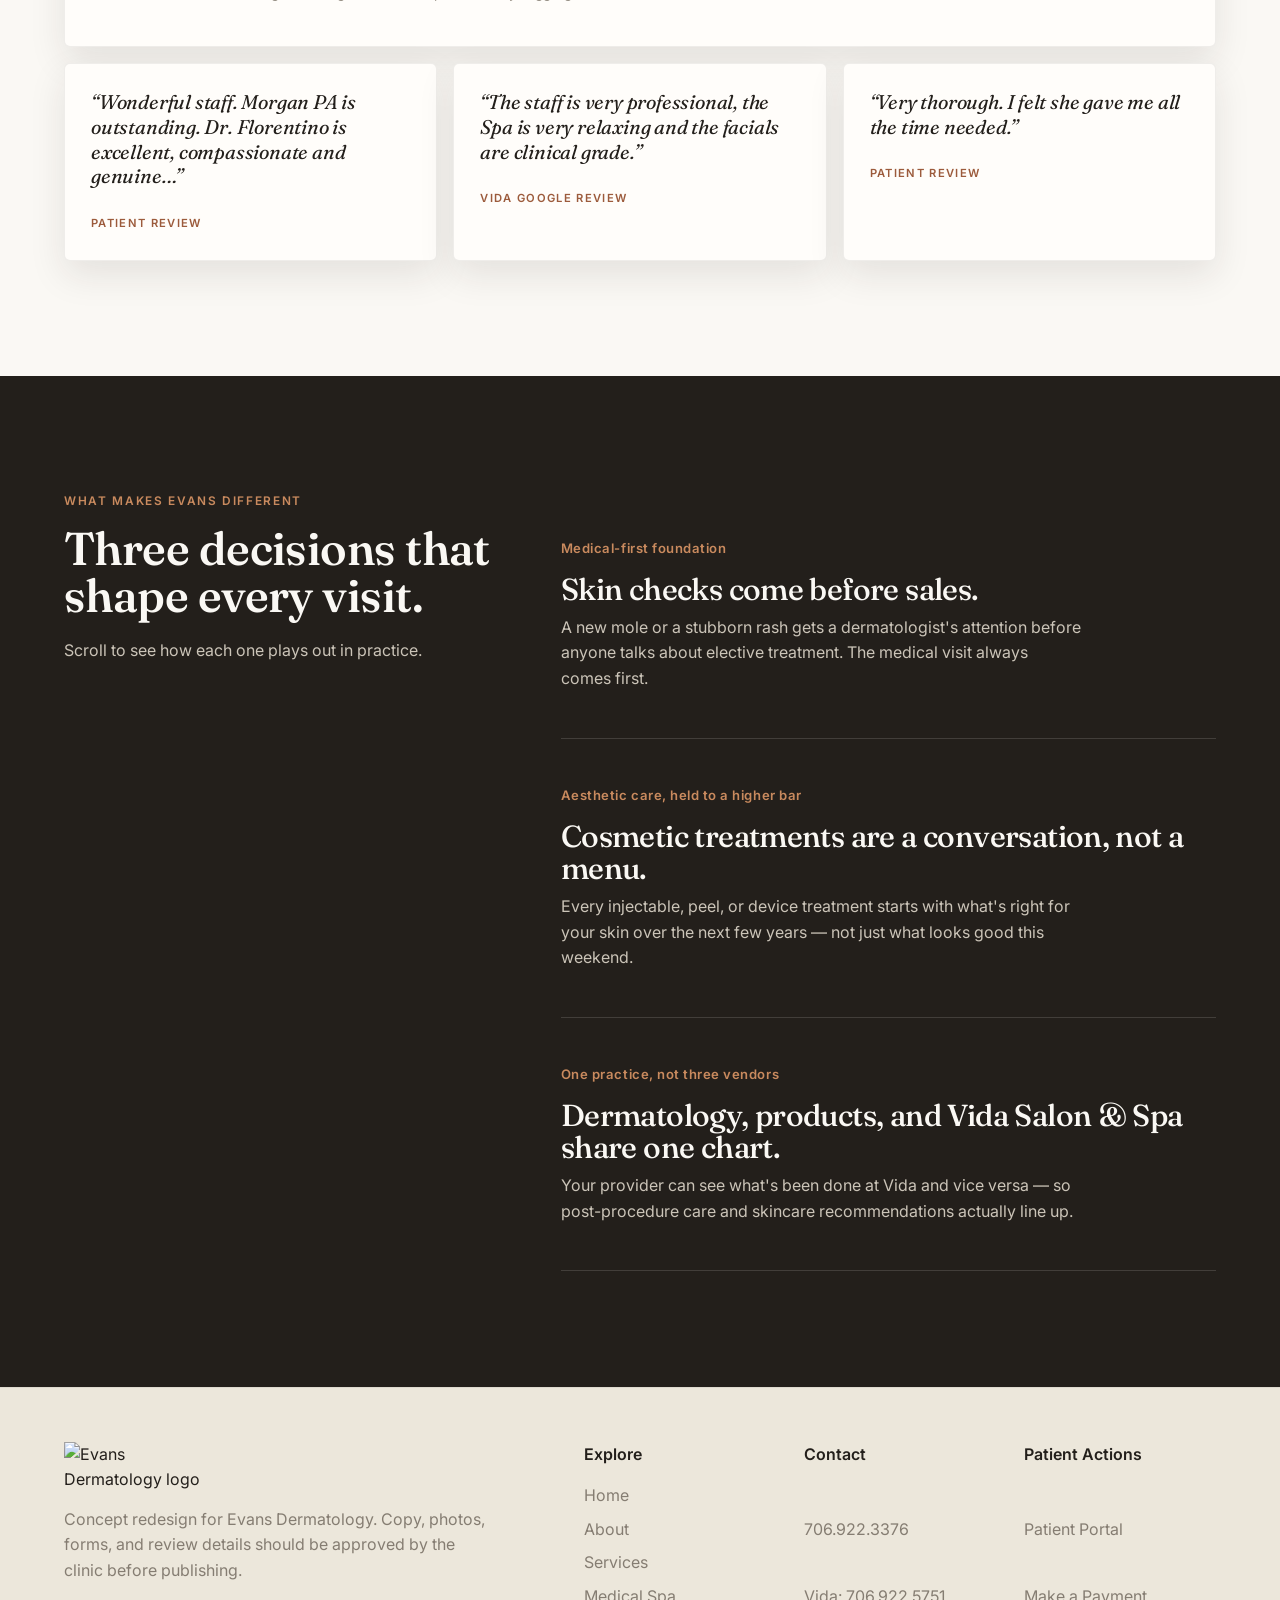
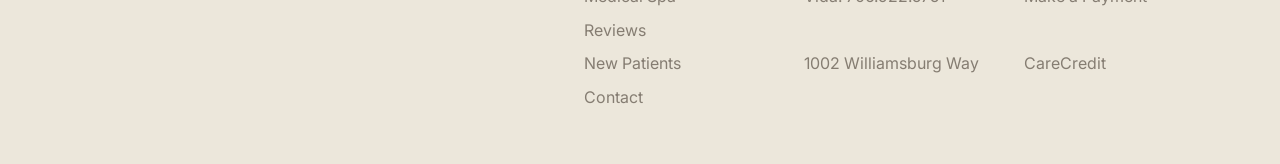
==== commit 09a05f8c: "Update index.html" ====
--- a/index.html
+++ b/index.html
@@ -7,8 +7,31 @@
   <meta name="robots" content="noindex, nofollow" />
   <meta name="description" content="Multi-page Revive-inspired redesign concept for Evans Dermatology." />
   <link rel="stylesheet" href="styles.css" />
+  <style>
+  .concept-banner {
+    position: fixed;
+    top: 0;
+    left: 0;
+    width: 100%;
+    z-index: 9999;
+    background: #111827;
+    color: #ffffff;
+    text-align: center;
+    font-size: 13px;
+    line-height: 1.4;
+    padding: 8px 14px;
+    box-sizing: border-box;
+  }
+
+  body {
+    padding-top: 38px;
+  }
+</style>
 </head>
 <body>
+  <div class="concept-banner">
+  Website concept for review only. Content, imagery, forms, and service details are placeholder until approved.
+</div>
 <div class="concept-banner">
   Website concept for review only. Content, imagery, forms, and service details are placeholder until approved.
 </div>
--- a/styles.css
+++ b/styles.css
@@ -8,6 +8,8 @@
   --shadow:0 30px 80px rgba(35,31,27,.16); --shadow-sm:0 14px 36px rgba(35,31,27,.10);
   --radius-lg:4px; --radius-md:3px; --radius-sm:2px; --max:1180px;
   --ease:cubic-bezier(.16,.84,.32,1);
+}
+}
 }
 *{box-sizing:border-box}
 html{scroll-behavior:smooth}
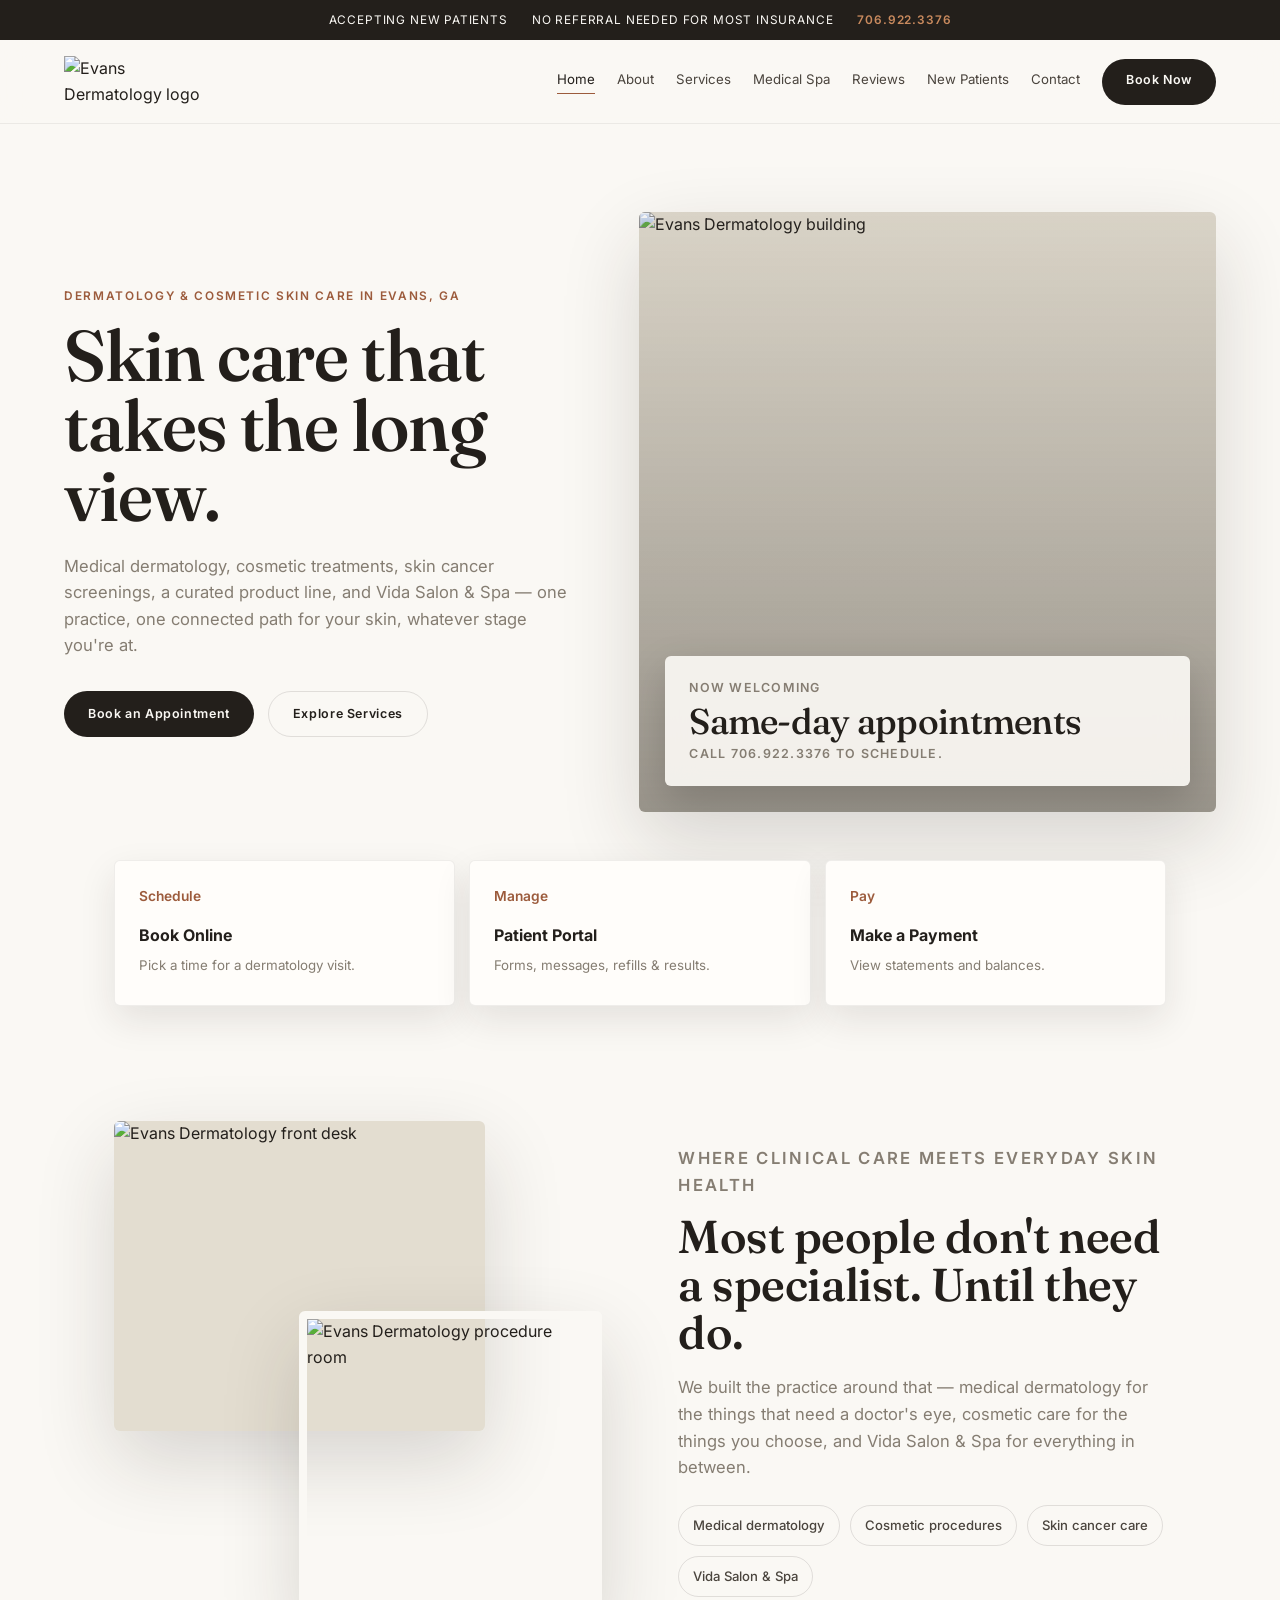
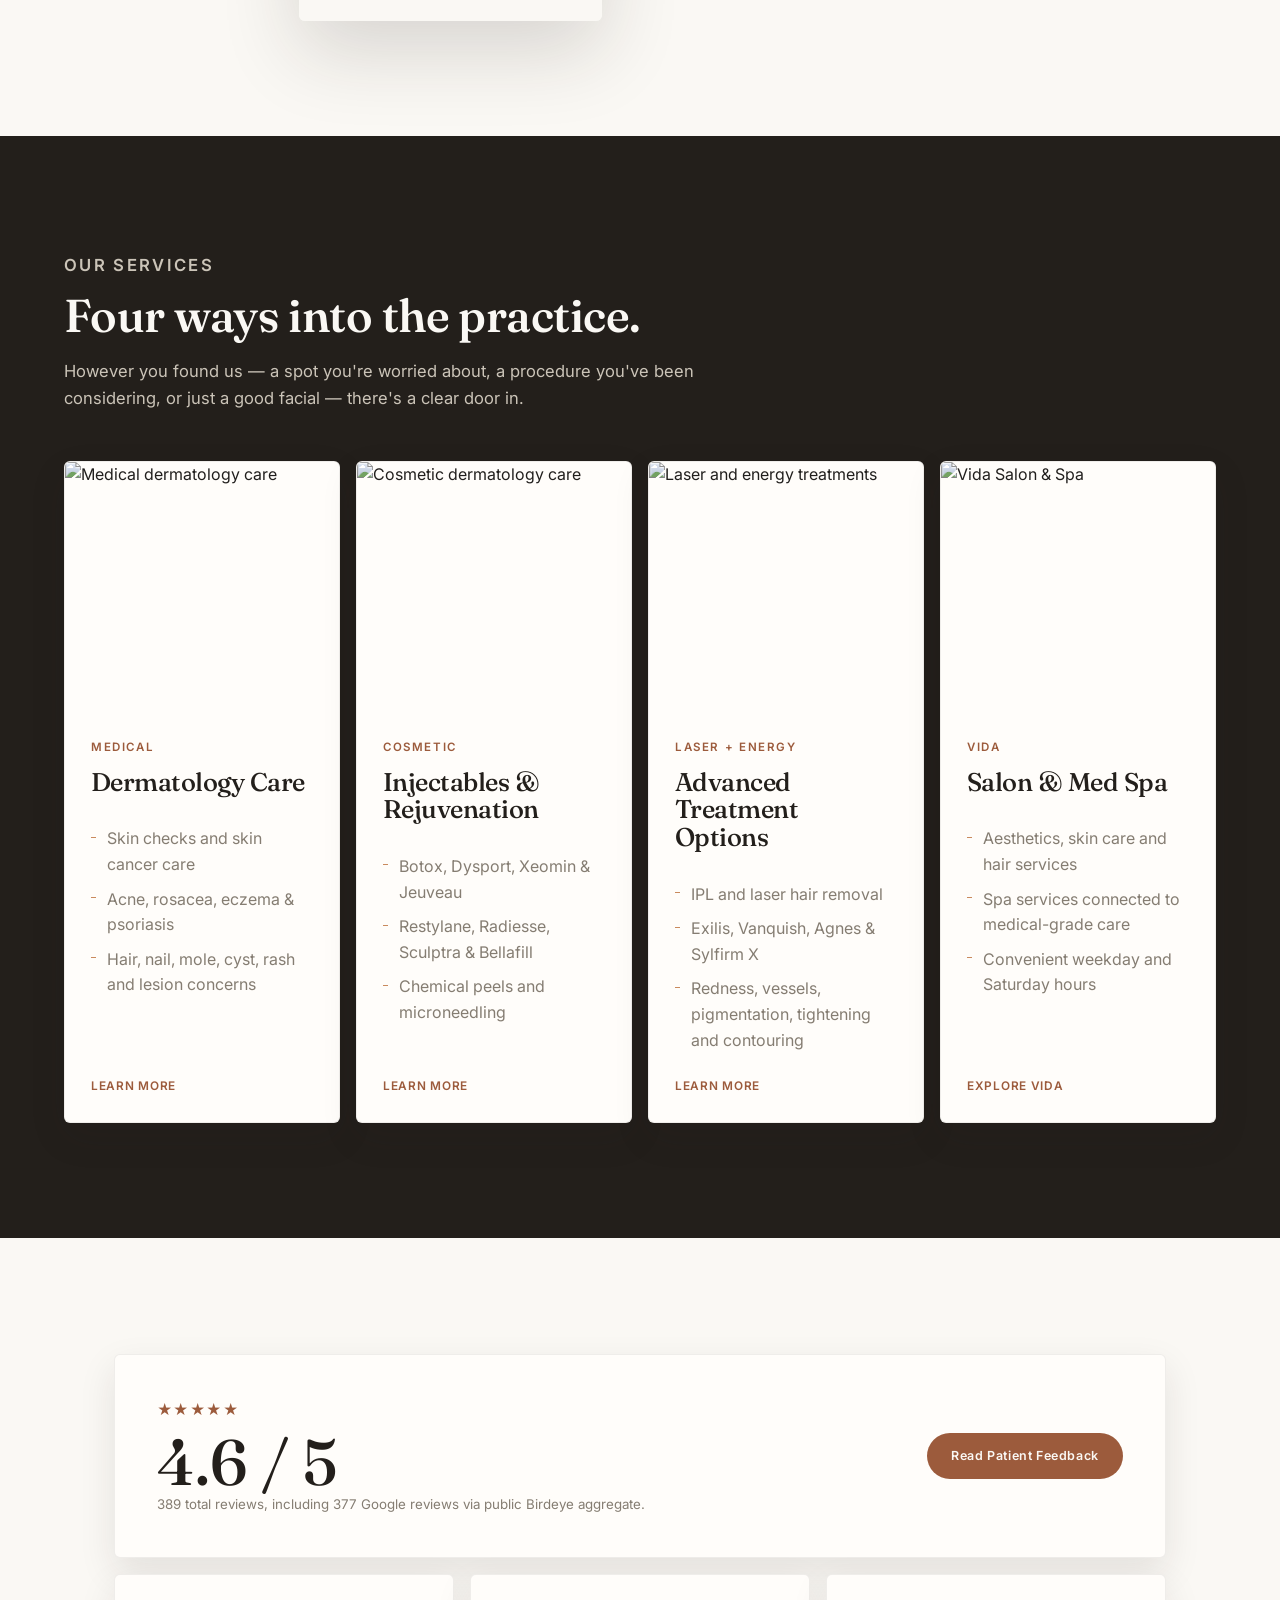
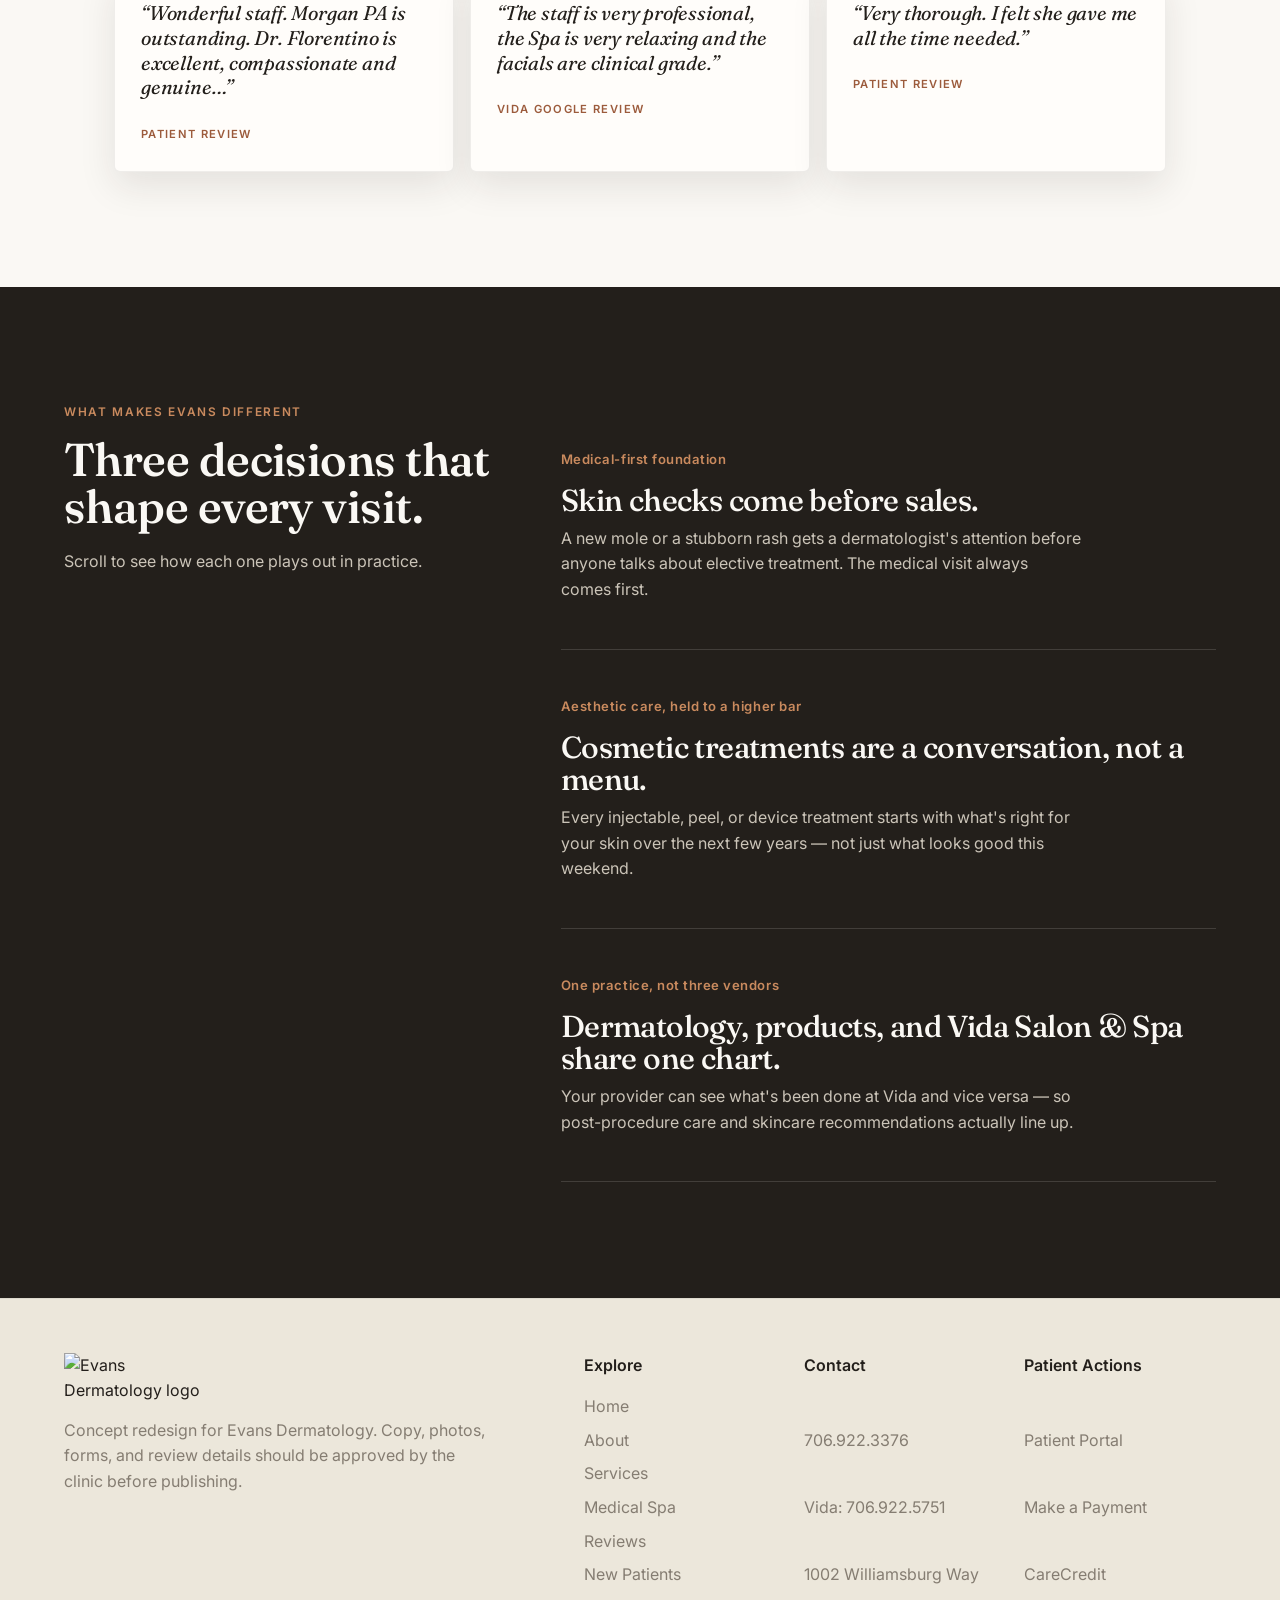
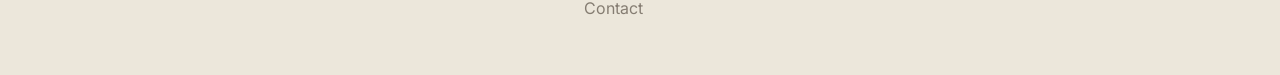
==== commit 2e83d1b1: "Add files via upload" ====
--- a/index.html
+++ b/index.html
@@ -4,37 +4,11 @@
   <meta charset="UTF-8" />
   <meta name="viewport" content="width=device-width, initial-scale=1.0" />
   <title>Evans Dermatology — Modern Dermatology & Cosmetic Skin Care</title>
-  <meta name="robots" content="noindex, nofollow" />
   <meta name="description" content="Multi-page Revive-inspired redesign concept for Evans Dermatology." />
   <link rel="stylesheet" href="styles.css" />
-  <style>
-  .concept-banner {
-    position: fixed;
-    top: 0;
-    left: 0;
-    width: 100%;
-    z-index: 9999;
-    background: #111827;
-    color: #ffffff;
-    text-align: center;
-    font-size: 13px;
-    line-height: 1.4;
-    padding: 8px 14px;
-    box-sizing: border-box;
-  }
-
-  body {
-    padding-top: 38px;
-  }
-</style>
 </head>
 <body>
-  <div class="concept-banner">
-  Website concept for review only. Content, imagery, forms, and service details are placeholder until approved.
-</div>
-<div class="concept-banner">
-  Website concept for review only. Content, imagery, forms, and service details are placeholder until approved.
-</div>
+
   <div class="scroll-progress" data-scroll-progress></div>
   <div class="announcement" role="banner">
     <span>Accepting new patients</span>
@@ -179,4 +153,4 @@
 
   <script src="app.js"></script>
 </body>
-</html>
+</html>
--- a/styles.css
+++ b/styles.css
@@ -9,13 +9,12 @@
   --radius-lg:4px; --radius-md:3px; --radius-sm:2px; --max:1180px;
   --ease:cubic-bezier(.16,.84,.32,1);
 }
-}
-}
+html{scroll-behavior:smooth;overflow-x:hidden}
 *{box-sizing:border-box}
-html{scroll-behavior:smooth}
 body{
   margin:0;font-family:'Inter',ui-sans-serif,system-ui,sans-serif;color:var(--ink);
   background:var(--cream);line-height:1.6;-webkit-font-smoothing:antialiased;
+  overflow-x:hidden;width:100%;
 }
 img{max-width:100%;display:block}
 a{color:inherit;text-decoration:none}
@@ -168,7 +167,7 @@
 .story-card p,.feature-grid p{color:var(--muted)}
 
 /* ===== Services page: horizontal scroll rail ===== */
-.service-rail-wrap{max-width:100vw}
+.service-rail-wrap{overflow:hidden}
 .service-rail-intro{max-width:var(--max);margin:0 auto 36px}
 .service-rail{
   display:flex;gap:18px;overflow-x:auto;padding:4px clamp(20px,5vw,64px) 28px;scroll-snap-type:x proximity;
